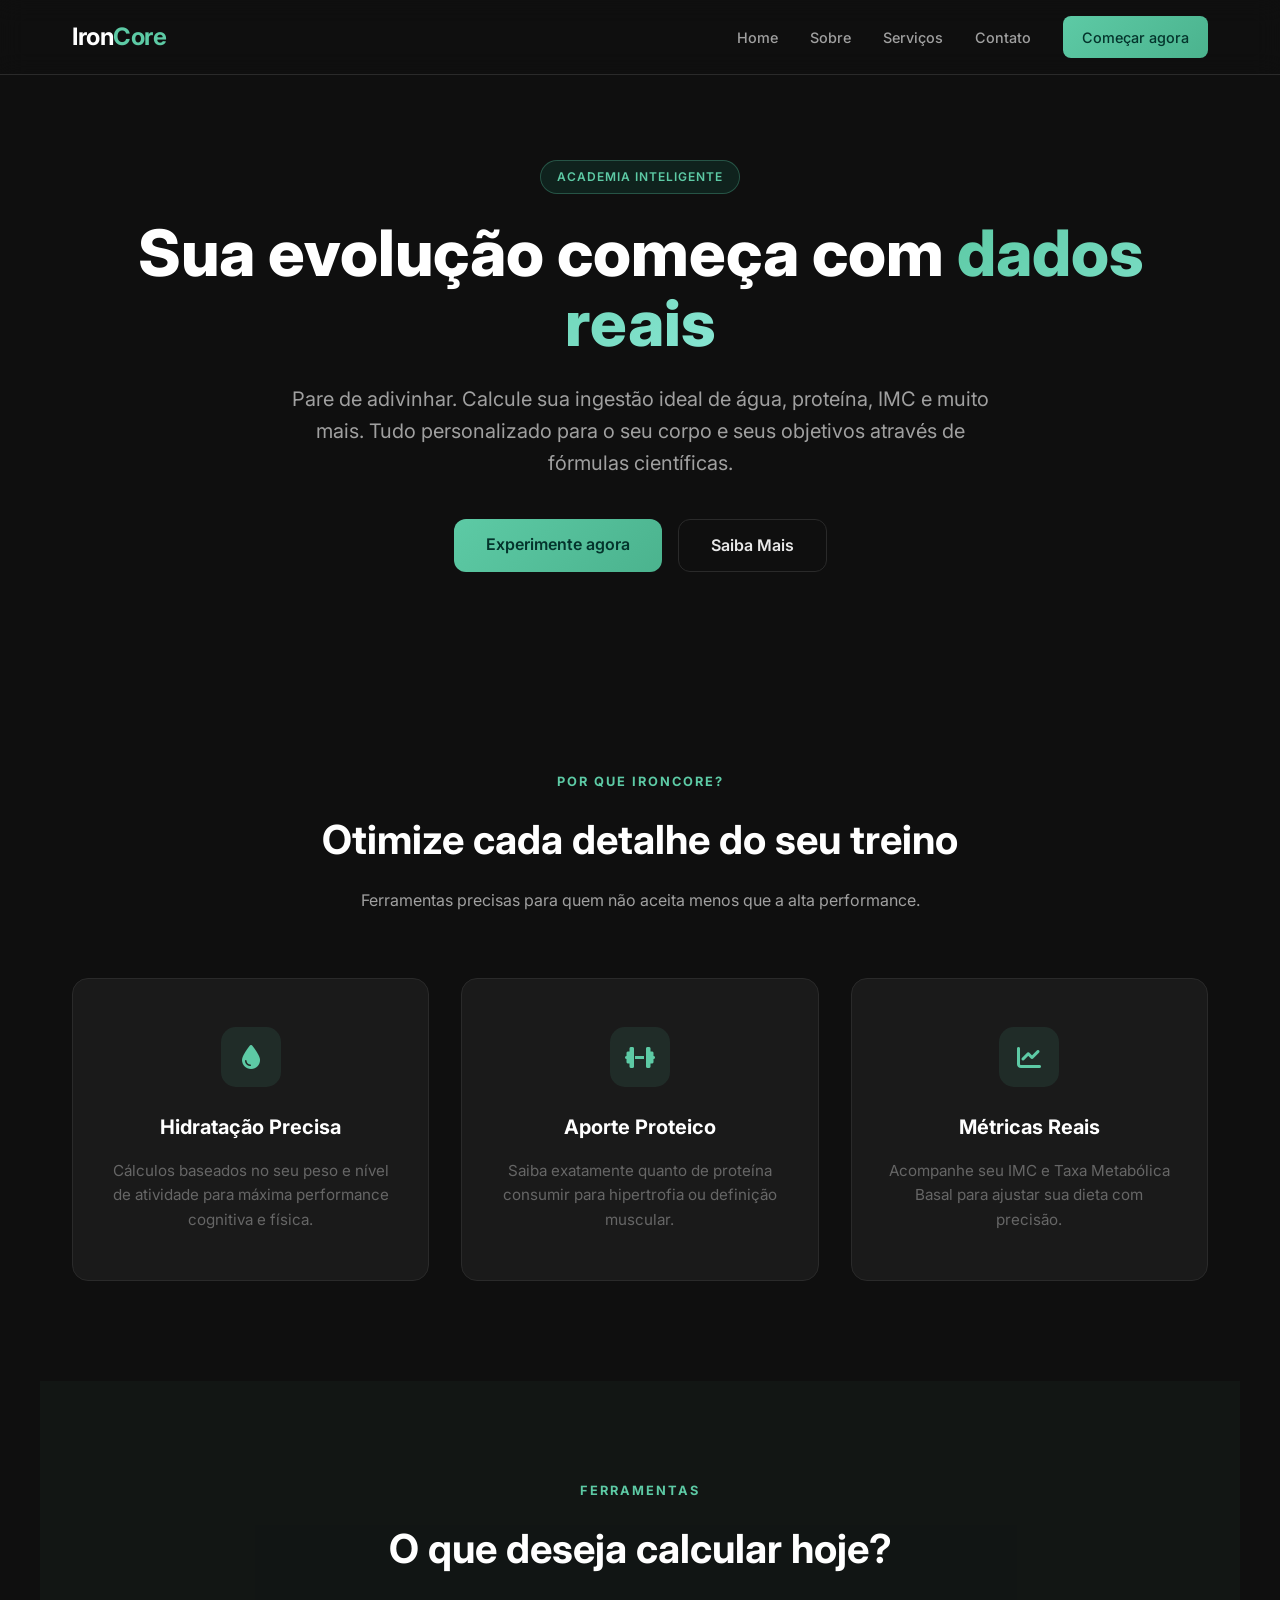
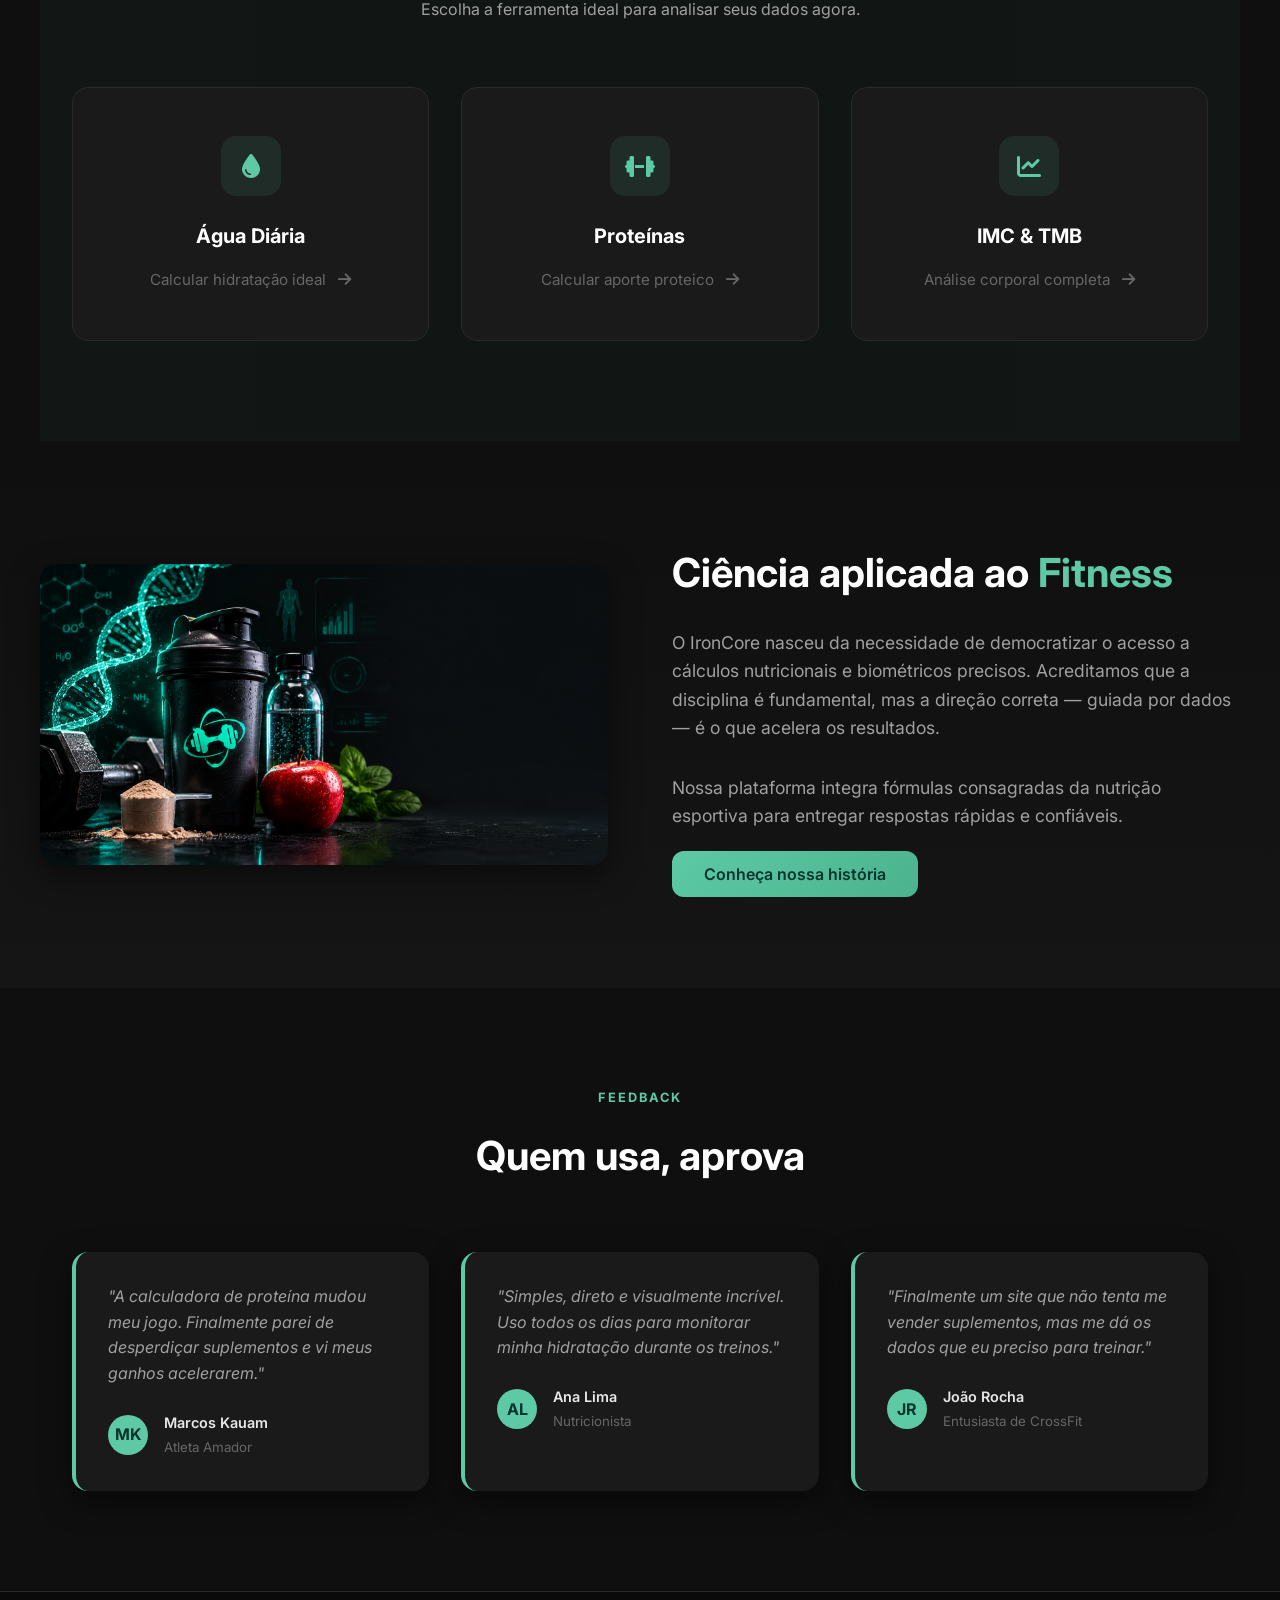
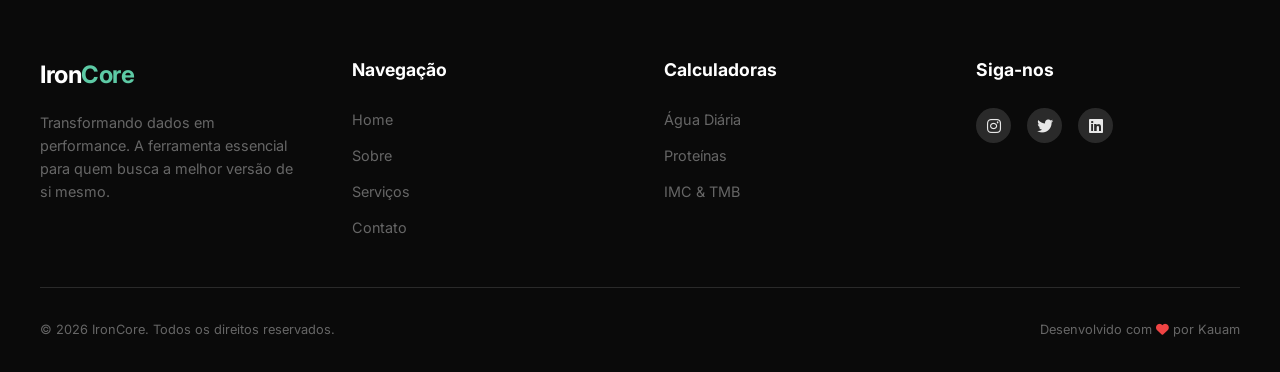
==== site Ironcore/index.html @ 98039644 "chore: add remaining project files" ====
<!DOCTYPE html>
<html lang="pt-BR">
<head>
  <meta charset="UTF-8">
  <meta name="viewport" content="width=device-width, initial-scale=1.0">
  <title>IronCore | Evolução baseada em dados</title>
  <link rel="stylesheet" href="css/styles.css">
  <!-- Font Awesome for icons -->
  <link rel="stylesheet" href="https://cdnjs.cloudflare.com/ajax/libs/font-awesome/6.4.0/css/all.min.css">
  <!-- AOS Library for animations -->
  <link href="https://unpkg.com/aos@2.3.1/dist/aos.css" rel="stylesheet">
  <!-- Google Fonts -->
  <link href="https://fonts.googleapis.com/css2?family=Inter:wght@400;500;600;700;800&display=swap" rel="stylesheet">
</head>
<body>

  <header class="header">
    <nav class="nav-container">
      <a href="index.html" class="logo">Iron<span>Core</span></a>
      <div class="nav-links">
        <a href="index.html">Home</a>
        <a href="pages/sobre.html">Sobre</a>
        <a href="pages/servicos.html">Serviços</a>
        <a href="pages/contato.html">Contato</a>
        <a href="pages/calc-agua.html" class="nav-cta">Começar agora</a>
      </div>
    </nav>
  </header>

  <main>
    <!-- HERO SECTION -->
    <section class="hero">
      <span class="hero-badge" data-aos="fade-down">Academia Inteligente</span>
      <h1 data-aos="fade-up" data-aos-delay="100">Sua evolução começa com <span>dados reais</span></h1>
      <p data-aos="fade-up" data-aos-delay="200">
        Pare de adivinhar. Calcule sua ingestão ideal de água, proteína, IMC e muito mais.
        Tudo personalizado para o seu corpo e seus objetivos através de fórmulas científicas.
      </p>
      <div class="hero-btns" data-aos="fade-up" data-aos-delay="300">
        <a href="pages/calc-agua.html" class="btn btn-primary">Experimente agora</a>
        <a href="#sobre" class="btn btn-secondary">Saiba Mais</a>
      </div>
    </section>

    <!-- BENEFITS SECTION -->
    <section class="benefits">
      <div class="section-header" data-aos="fade-up">
        <span class="label">Por que IronCore?</span>
        <h2 data-aos="fade-up">Otimize cada detalhe do seu treino</h2>
        <p data-aos="fade-up">Ferramentas precisas para quem não aceita menos que a alta performance.</p>
      </div>
      <div class="benefits-grid">
        <div class="benefit-card" data-aos="fade-up" data-aos-delay="100">
          <div class="benefit-icon"><i class="fas fa-droplet"></i></div>
          <h3>Hidratação Precisa</h3>
          <p>Cálculos baseados no seu peso e nível de atividade para máxima performance cognitiva e física.</p>
        </div>
        <div class="benefit-card" data-aos="fade-up" data-aos-delay="200">
          <div class="benefit-icon"><i class="fas fa-dumbbell"></i></div>
          <h3>Aporte Proteico</h3>
          <p>Saiba exatamente quanto de proteína consumir para hipertrofia ou definição muscular.</p>
        </div>
        <div class="benefit-card" data-aos="fade-up" data-aos-delay="300">
          <div class="benefit-icon"><i class="fas fa-chart-line"></i></div>
          <h3>Métricas Reais</h3>
          <p>Acompanhe seu IMC e Taxa Metabólica Basal para ajustar sua dieta com precisão.</p>
        </div>
      </div>
    </section>

    <!-- CALCULATORS CHOICE SECTION -->
    <section class="benefits" style="background: rgba(93, 202, 165, 0.03);">
      <div class="section-header" data-aos="fade-up">
        <span class="label">Ferramentas</span>
        <h2 data-aos="fade-up">O que deseja calcular hoje?</h2>
        <p data-aos="fade-up">Escolha a ferramenta ideal para analisar seus dados agora.</p>
      </div>
      <div class="benefits-grid">
        <a href="pages/calc-agua.html" class="benefit-card" data-aos="fade-up" data-aos-delay="100" style="text-decoration: none; display: block;">
          <div class="benefit-icon"><i class="fas fa-droplet"></i></div>
          <h3 style="color: var(--white)">Água Diária</h3>
          <p>Calcular hidratação ideal <i class="fas fa-arrow-right" style="margin-left: 8px;"></i></p>
        </a>
        <a href="pages/calc-proteina.html" class="benefit-card" data-aos="fade-up" data-aos-delay="200" style="text-decoration: none; display: block;">
          <div class="benefit-icon"><i class="fas fa-dumbbell"></i></div>
          <h3 style="color: var(--white)">Proteínas</h3>
          <p>Calcular aporte proteico <i class="fas fa-arrow-right" style="margin-left: 8px;"></i></p>
        </a>
        <a href="pages/calc-imc.html" class="benefit-card" data-aos="fade-up" data-aos-delay="300" style="text-decoration: none; display: block;">
          <div class="benefit-icon"><i class="fas fa-chart-line"></i></div>
          <h3 style="color: var(--white)">IMC & TMB</h3>
          <p>Análise corporal completa <i class="fas fa-arrow-right" style="margin-left: 8px;"></i></p>
        </a>
      </div>
    </section>


    <!-- ABOUT SECTION -->
    <section id="sobre" class="about">
      <div class="about-container">
        <div class="about-image" data-aos="fade-right">
          <img src="images/fitness data.png" alt="Fitness Data">
        </div>
        <div class="about-content" data-aos="fade-left">
          <h2>Ciência aplicada ao <span style="color: var(--primary)">Fitness</span></h2>
          <p>
            O IronCore nasceu da necessidade de democratizar o acesso a cálculos nutricionais e biométricos precisos.
            Acreditamos que a disciplina é fundamental, mas a direção correta — guiada por dados — é o que acelera os resultados.
          </p>
          <p>
            Nossa plataforma integra fórmulas consagradas da nutrição esportiva para entregar respostas rápidas e confiáveis.
          </p>
          <a href="pages/sobre.html" class="btn btn-primary">Conheça nossa história</a>
        </div>
      </div>
    </section>

    <!-- TESTIMONIALS SECTION -->
    <section class="testimonials">
      <div class="section-header" data-aos="fade-up">
        <span class="label">Feedback</span>
        <h2 data-aos="fade-up">Quem usa, aprova</h2>
      </div>
      <div class="testimonial-grid">
        <div class="testimonial-card" data-aos="zoom-in" data-aos-delay="100">
          <p class="testimonial-text">"A calculadora de proteína mudou meu jogo. Finalmente parei de desperdiçar suplementos e vi meus ganhos acelerarem."</p>
          <div class="testimonial-user">
            <div class="user-avatar">MK</div>
            <div class="user-info">
              <span>Marcos Kauam</span>
              <small>Atleta Amador</small>
            </div>
          </div>
        </div>
        <div class="testimonial-card" data-aos="zoom-in" data-aos-delay="200">
          <p class="testimonial-text">"Simples, direto e visualmente incrível. Uso todos os dias para monitorar minha hidratação durante os treinos."</p>
          <div class="testimonial-user">
            <div class="user-avatar">AL</div>
            <div class="user-info">
              <span>Ana Lima</span>
              <small>Nutricionista</small>
            </div>
          </div>
        </div>
        <div class="testimonial-card" data-aos="zoom-in" data-aos-delay="300">
          <p class="testimonial-text">"Finalmente um site que não tenta me vender suplementos, mas me dá os dados que eu preciso para treinar."</p>
          <div class="testimonial-user">
            <div class="user-avatar">JR</div>
            <div class="user-info">
              <span>João Rocha</span>
              <small>Entusiasta de CrossFit</small>
            </div>
          </div>
        </div>
      </div>
    </section>
  </main>
  </main>

  <footer class="footer">
    <div class="footer-container">
      <div class="footer-col">
        <a href="index.html" class="logo">Iron<span>Core</span></a>
        <p style="color: var(--text-dim); margin-top: 1rem; font-size: 0.9rem;">
          Transformando dados em performance. A ferramenta essencial para quem busca a melhor versão de si mesmo.
        </p>
      </div>
      <div class="footer-col">
        <h4>Navegação</h4>
        <div class="footer-links">
          <a href="index.html">Home</a>
          <a href="pages/sobre.html">Sobre</a>
          <a href="pages/servicos.html">Serviços</a>
          <a href="pages/contato.html">Contato</a>
        </div>
      </div>
      <div class="footer-col">
        <h4>Calculadoras</h4>
        <div class="footer-links">
          <a href="pages/calc-agua.html">Água Diária</a>
          <a href="pages/calc-proteina.html">Proteínas</a>
          <a href="pages/calc-imc.html">IMC & TMB</a>
        </div>
      </div>
      <div class="footer-col">
        <h4>Siga-nos</h4>
        <div class="social-links">
          <a href="#" class="social-icon"><i class="fab fa-instagram"></i></a>
          <a href="#" class="social-icon"><i class="fab fa-twitter"></i></a>
          <a href="#" class="social-icon"><i class="fab fa-linkedin"></i></a>
        </div>
      </div>
    </div>
    <div class="footer-bottom">
      <p>&copy; 2026 IronCore. Todos os direitos reservados.</p>
      <p>Desenvolvido com <i class="fas fa-heart" style="color: #ef4444"></i> por Kauam</p>
    </div>
  </footer>

  <!-- AOS Animation Script -->
  <script src="https://unpkg.com/aos@2.3.1/dist/aos.js"></script>
  <script>
    AOS.init({
      duration: 800,
      once: true,
    });
  </script>
  <script src="js/script.js"></script>
</body>
</html>
---- site Ironcore/css/styles.css ----
/*
  IronCore - Modern SaaS Fitness Aesthetic
  Primary Color: #5DCAA5 (Mint/Green)
  Background: #0f0f0f (Deep Dark)
*/

:root {
  --primary: #5DCAA5;
  --primary-hover: #4bb38e;
  --primary-dark: #0F6E56;
  --bg-dark: #0f0f0f;
  --bg-card: #1a1a1a;
  --bg-accent: #2a2a2a;
  --text-main: #e8e8e8;
  --text-muted: #a0a0a0;
  --text-dim: #666666;
  --white: #ffffff;
  --transition: all 0.3s cubic-bezier(0.4, 0, 0.2, 1);
  --shadow: 0 10px 30px rgba(0, 0, 0, 0.5);
  --border-radius: 16px;
}

* {
  box-sizing: border-box;
  margin: 0;
  padding: 0;
}

body {
  font-family: 'Inter', -apple-system, BlinkMacSystemFont, 'Segoe UI', Roboto, sans-serif;
  background: var(--bg-dark);
  color: var(--text-main);
  line-height: 1.6;
  overflow-x: hidden;
  -webkit-font-smoothing: antialiased;
}

a {
  text-decoration: none;
  color: inherit;
  transition: var(--transition);
}

ul {
  list-style: none;
}

/* --- HEADER --- */
.header {
  position: fixed;
  top: 0;
  left: 0;
  width: 100%;
  z-index: 1000;
  backdrop-filter: blur(12px);
  background: rgba(15, 15, 15, 0.8);
  border-bottom: 1px solid var(--bg-accent);
  transition: var(--transition);
}

.nav-container {
  max-width: 1200px;
  margin: 0 auto;
  padding: 1rem 2rem;
  display: flex;
  align-items: center;
  justify-content: space-between;
}

.logo {
  font-size: 1.5rem;
  font-weight: 700;
  letter-spacing: -0.5px;
  color: var(--white);
}

.logo span {
  color: var(--primary);
}

.nav-links {
  display: flex;
  gap: 2rem;
  align-items: center;
}

.nav-links a {
  font-size: 0.9rem;
  font-weight: 500;
  color: var(--text-muted);
}

.nav-links a:hover {
  color: var(--primary);
}

.nav-cta {
  background: linear-gradient(135deg, var(--primary), var(--primary-hover));
  color: #04342C !important;
  padding: 0.6rem 1.2rem;
  border-radius: 8px;
  font-weight: 600;
  font-size: 0.9rem;
}

.nav-cta:hover {
  transform: translateY(-2px);
  box-shadow: 0 5px 15px rgba(93, 202, 165, 0.4);
}

/* --- HERO SECTION --- */
.hero {
  padding: 160px 2rem 100px;
  max-width: 1100px;
  margin: 0 auto;
  text-align: center;
  display: flex;
  flex-direction: column;
  align-items: center;
}

.hero-badge {
  background: rgba(15, 110, 86, 0.2);
  color: var(--primary);
  padding: 0.4rem 1rem;
  border-radius: 50px;
  font-size: 0.75rem;
  font-weight: 600;
  text-transform: uppercase;
  letter-spacing: 1px;
  border: 1px solid rgba(93, 202, 165, 0.3);
  margin-bottom: 1.5rem;
}

.hero h1 {
  font-size: clamp(2.5rem, 8vw, 4rem);
  line-height: 1.1;
  font-weight: 800;
  margin-bottom: 1.5rem;
  color: var(--white);
}

.hero h1 span {
  background: linear-gradient(135deg, var(--primary), #88e6d3);
  -webkit-background-clip: text;
  -webkit-text-fill-color: transparent;
}

.hero p {
  font-size: clamp(1rem, 3vw, 1.25rem);
  color: var(--text-muted);
  max-width: 700px;
  margin-bottom: 2.5rem;
}

.hero-btns {
  display: flex;
  gap: 1rem;
  justify-content: center;
  flex-wrap: wrap;
}

.btn {
  padding: 0.8rem 2rem;
  border-radius: 12px;
  font-weight: 600;
  cursor: pointer;
  transition: var(--transition);
  border: none;
  font-size: 1rem;
}

.btn-primary {
  background: linear-gradient(135deg, var(--primary), var(--primary-hover));
  color: #04342C;
}

.btn-primary:hover {
  transform: translateY(-3px) scale(1.02);
  box-shadow: 0 12px 24px rgba(93, 202, 165, 0.3);
}

.btn-secondary {
  background: transparent;
  color: var(--text-main);
  border: 1px solid var(--bg-accent);
}

.btn-secondary:hover {
  background: var(--bg-accent);
  border-color: var(--primary);
  color: var(--primary);
}

/* --- BENEFITS SECTION --- */
.benefits {
  padding: 100px 2rem;
  max-width: 1200px;
  margin: 0 auto;
}

.section-header {
  text-align: center;
  margin-bottom: 4rem;
}

.section-header .label {
  color: var(--primary);
  font-size: 0.8rem;
  font-weight: 700;
  text-transform: uppercase;
  letter-spacing: 2px;
  display: block;
  margin-bottom: 1rem;
}

.section-header h2 {
  font-size: 2.5rem;
  color: var(--white);
  margin-bottom: 1rem;
}

.section-header p {
  color: var(--text-muted);
  max-width: 600px;
  margin: 0 auto;
}

.benefits-grid {
  display: grid;
  grid-template-columns: repeat(auto-fit, minmax(280px, 1fr));
  gap: 2rem;
}

.benefit-card {
  background: var(--bg-card);
  padding: 3rem 2rem;
  border-radius: var(--border-radius);
  border: 1px solid var(--bg-accent);
  transition: var(--transition);
  text-align: center;
}

.benefit-card:hover {
  transform: translateY(-10px);
  border-color: var(--primary);
  box-shadow: var(--shadow);
}

.benefit-icon {
  width: 60px;
  height: 60px;
  background: rgba(93, 202, 165, 0.1);
  color: var(--primary);
  border-radius: 15px;
  display: flex;
  align-items: center;
  justify-content: center;
  margin: 0 auto 1.5rem;
  font-size: 1.5rem;
}

.benefit-card h3 {
  font-size: 1.25rem;
  margin-bottom: 1rem;
  color: var(--white);
}

.benefit-card p {
  color: var(--text-dim);
  font-size: 0.95rem;
}

/* --- ABOUT SECTION --- */
.about {
  padding: 100px 2rem;
  background: linear-gradient(180deg, var(--bg-dark) 0%, #151515 100%);
}

.about-container {
  max-width: 1200px;
  margin: 0 auto;
  display: grid;
  grid-template-columns: repeat(auto-fit, minmax(300px, 1fr));
  align-items: center;
  gap: 4rem;
}

.about-image {
  position: relative;
  border-radius: var(--border-radius);
  overflow: hidden;
  box-shadow: var(--shadow);
}

.about-image img {
  width: 100%;
  display: block;
  transition: var(--transition);
}

.about-image:hover img {
  transform: scale(1.05);
}

.about-content h2 {
  font-size: 2.5rem;
  margin-bottom: 1.5rem;
  color: var(--white);
}

.about-content p {
  color: var(--text-muted);
  margin-bottom: 2rem;
  font-size: 1.1rem;
}

/* --- TESTIMONIALS --- */
.testimonials {
  padding: 100px 2rem;
  max-width: 1200px;
  margin: 0 auto;
}

.testimonial-grid {
  display: grid;
  grid-template-columns: repeat(auto-fit, minmax(300px, 1fr));
  gap: 2rem;
}

.testimonial-card {
  background: var(--bg-card);
  padding: 2rem;
  border-radius: var(--border-radius);
  border-left: 4px solid var(--primary);
  box-shadow: var(--shadow);
}

.testimonial-text {
  font-style: italic;
  color: var(--text-muted);
  margin-bottom: 1.5rem;
  font-size: 1rem;
}

.testimonial-user {
  display: flex;
  align-items: center;
  gap: 1rem;
}

.user-avatar {
  width: 40px;
  height: 40px;
  border-radius: 50%;
  background: var(--primary);
  color: #04342C;
  display: flex;
  align-items: center;
  justify-content: center;
  font-weight: bold;
}

.user-info span {
  display: block;
  font-size: 0.9rem;
  font-weight: 600;
}

.user-info small {
  color: var(--text-dim);
}

/* --- PRICING --- */
.pricing {
  padding: 100px 2rem;
  background: #121212;
}

.pricing-grid {
  max-width: 1100px;
  margin: 0 auto;
  display: grid;
  grid-template-columns: repeat(auto-fit, minmax(300px, 1fr));
  gap: 2rem;
}

.pricing-card {
  background: var(--bg-card);
  padding: 3rem 2rem;
  border-radius: var(--border-radius);
  border: 1px solid var(--bg-accent);
  text-align: center;
  transition: var(--transition);
  position: relative;
}

.pricing-card.featured {
  border-color: var(--primary);
  transform: scale(1.05);
  box-shadow: 0 20px 40px rgba(0,0,0,0.4);
}

.featured-badge {
  position: absolute;
  top: 0;
  left: 50%;
  transform: translate(-50%, -50%);
  background: var(--primary);
  color: #04342C;
  padding: 0.3rem 1rem;
  border-radius: 50px;
  font-size: 0.7rem;
  font-weight: 800;
  text-transform: uppercase;
}

.pricing-card h3 {
  font-size: 1.5rem;
  margin-bottom: 1rem;
}

.price {
  font-size: 3rem;
  font-weight: 800;
  margin-bottom: 2rem;
  color: var(--white);
}

.price span {
  font-size: 1rem;
  color: var(--text-dim);
}

.pricing-features {
  margin-bottom: 2rem;
}

.feature-item {
  display: flex;
  align-items: center;
  gap: 0.5rem;
  margin-bottom: 0.8rem;
  color: var(--text-muted);
  font-size: 0.9rem;
  justify-content: center;
}

.feature-item i {
  color: var(--primary);
}

/* --- FOOTER --- */
.footer {
  background: #0a0a0a;
  padding: 4rem 2rem 2rem;
  border-top: 1px solid var(--bg-accent);
}

.footer-container {
  max-width: 1200px;
  margin: 0 auto;
  display: grid;
  grid-template-columns: repeat(auto-fit, minmax(200px, 1fr));
  gap: 3rem;
  margin-bottom: 3rem;
}

.footer-col h4 {
  color: var(--white);
  margin-bottom: 1.5rem;
  font-size: 1.1rem;
}

.footer-links {
  display: flex;
  flex-direction: column;
  gap: 0.8rem;
}

.footer-links a {
  color: var(--text-dim);
  font-size: 0.9rem;
}

.footer-links a:hover {
  color: var(--primary);
}

.footer-bottom {
  max-width: 1200px;
  margin: 0 auto;
  padding-top: 2rem;
  border-top: 1px solid var(--bg-accent);
  display: flex;
  justify-content: space-between;
  align-items: center;
  color: var(--text-dim);
  font-size: 0.8rem;
}

.social-links {
  display: flex;
  gap: 1rem;
}

.social-icon {
  width: 35px;
  height: 35px;
  background: var(--bg-accent);
  border-radius: 50%;
  display: flex;
  align-items: center;
  justify-content: center;
  transition: var(--transition);
}

.social-icon:hover {
  background: var(--primary);
  color: #04342C;
  transform: translateY(-3px);
}

/* --- CALCULATOR PAGES --- */
.calc-container {
  padding: 160px 2rem 100px;
  max-width: 600px;
  margin: 0 auto;
}

.calc-switcher {
  display: flex;
  justify-content: center;
  gap: 0.5rem;
  margin-bottom: 2rem;
  background: var(--bg-card);
  padding: 0.5rem;
  border-radius: 12px;
  border: 1px solid var(--bg-accent);
}

.switch-item {
  display: flex;
  align-items: center;
  gap: 0.5rem;
  padding: 0.6rem 1rem;
  border-radius: 8px;
  font-size: 0.85rem;
  font-weight: 500;
  color: var(--text-muted);
  transition: var(--transition);
}

.switch-item i {
  font-size: 0.9rem;
}

.switch-item:hover {
  color: var(--white);
  background: rgba(255, 255, 255, 0.05);
}

.switch-item.active {
  background: var(--primary);
  color: #04342C;
  font-weight: 600;
}

.calc-card {
  background: var(--bg-card);
  padding: 3rem 2rem;
  border-radius: var(--border-radius);
  border: 1px solid var(--bg-accent);
  box-shadow: var(--shadow);
}

.calc-form {
  display: flex;
  flex-direction: column;
  gap: 1.5rem;
}

.input-group {
  display: flex;
  flex-direction: column;
  gap: 0.5rem;
}

.input-group label {
  font-size: 0.9rem;
  color: var(--text-muted);
  font-weight: 500;
}

.input-group input, .input-group select {
  background: #0f0f0f;
  border: 1px solid var(--bg-accent);
  padding: 0.8rem 1rem;
  border-radius: 8px;
  color: var(--white);
  font-size: 1rem;
  transition: var(--transition);
}

.input-group input:focus, .input-group select:focus {
  outline: none;
  border-color: var(--primary);
  box-shadow: 0 0 0 3px rgba(93, 202, 165, 0.2);
}

.result-box {
  margin-top: 2rem;
  padding: 1.5rem;
  border-radius: 12px;
  text-align: center;
  font-weight: 600;
  animation: fadeIn 0.4s ease;
}

.res-success {
  background: rgba(93, 202, 165, 0.1);
  color: var(--primary);
  border: 1px solid rgba(93, 202, 165, 0.3);
}

.res-error {
  background: rgba(239, 68, 68, 0.1);
  color: #ef4444;
  border: 1px solid rgba(239, 68, 68, 0.3);
}

.hidden {
  display: none;
}

@keyframes fadeIn {
  from { opacity: 0; transform: translateY(10px); }
  to { opacity: 1; transform: translateY(0); }
}

/* --- RESPONSIVENESS --- */
@media (max-width: 768px) {
  .nav-links {
    display: none; /* In a real app, we'd add a hamburger menu */
  }

  .hero h1 {
    font-size: 2.5rem;
  }

  .about-container {
    gap: 2rem;
  }
}
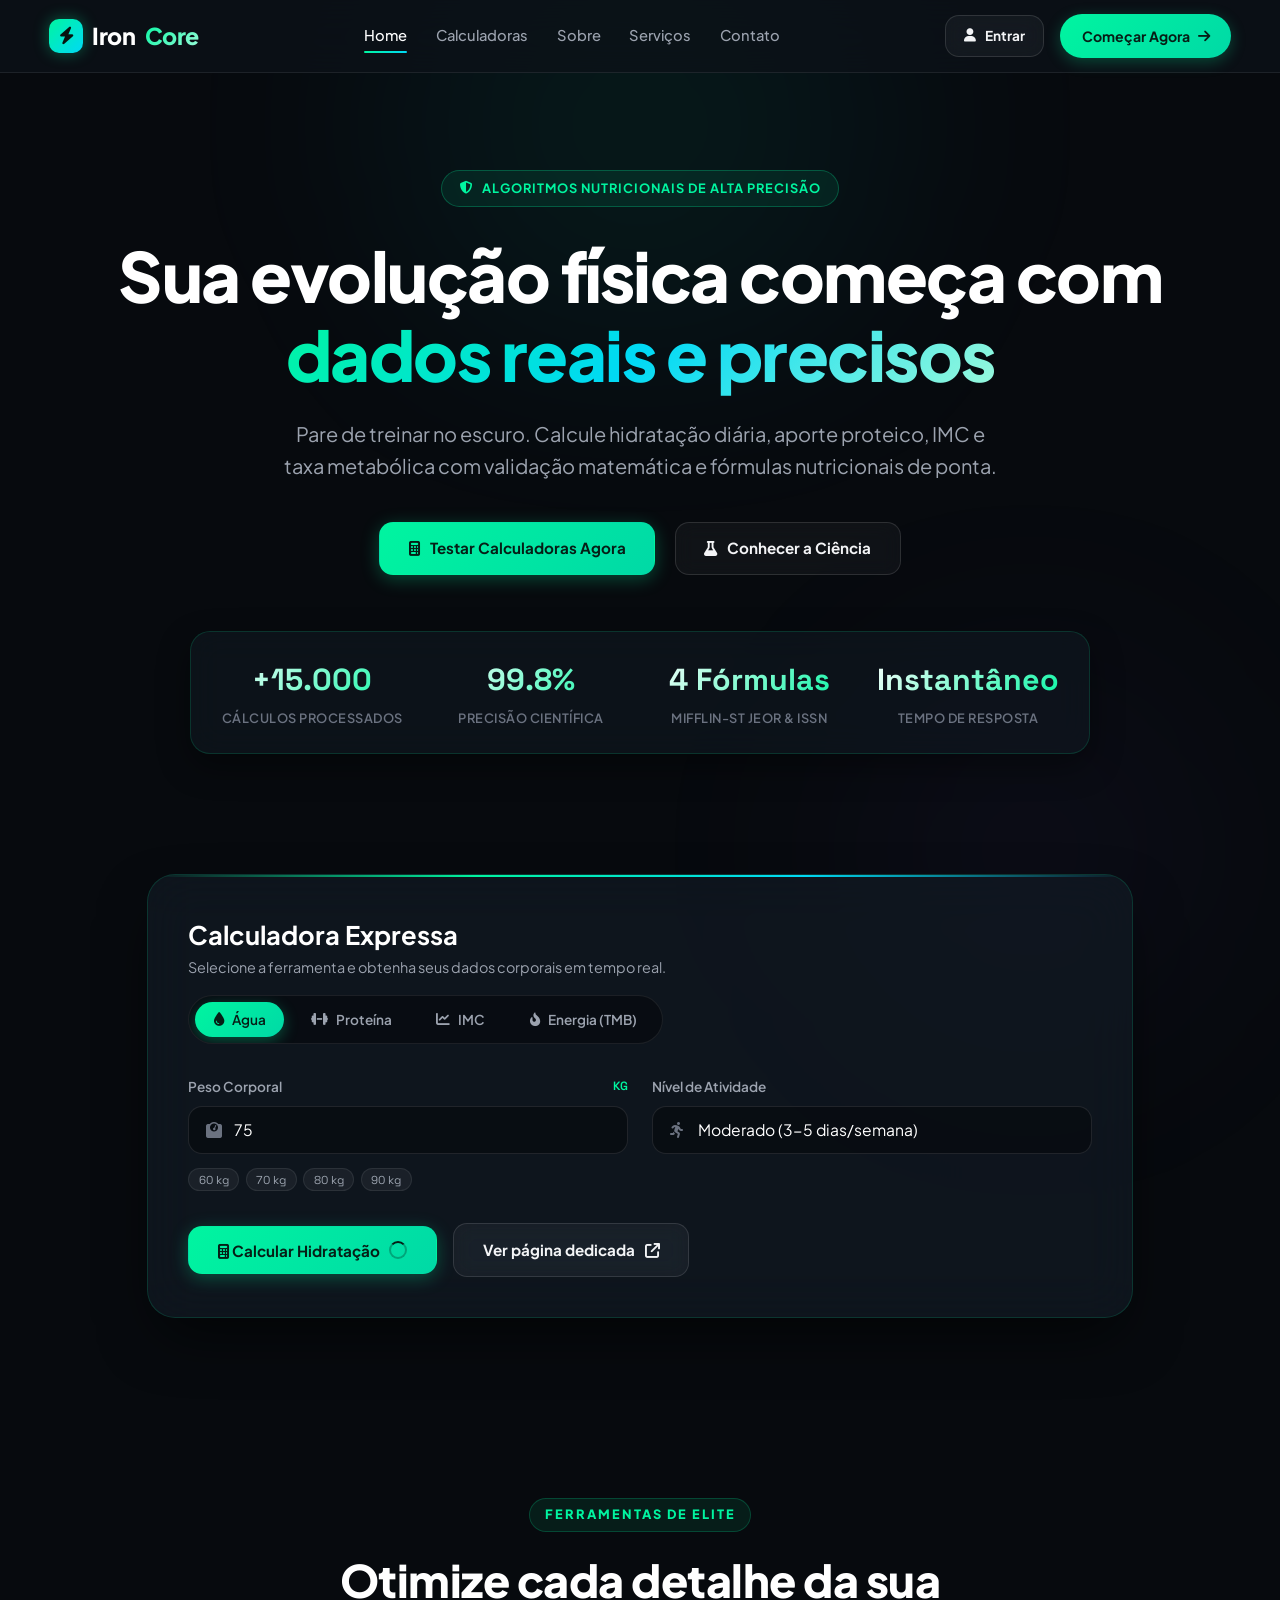
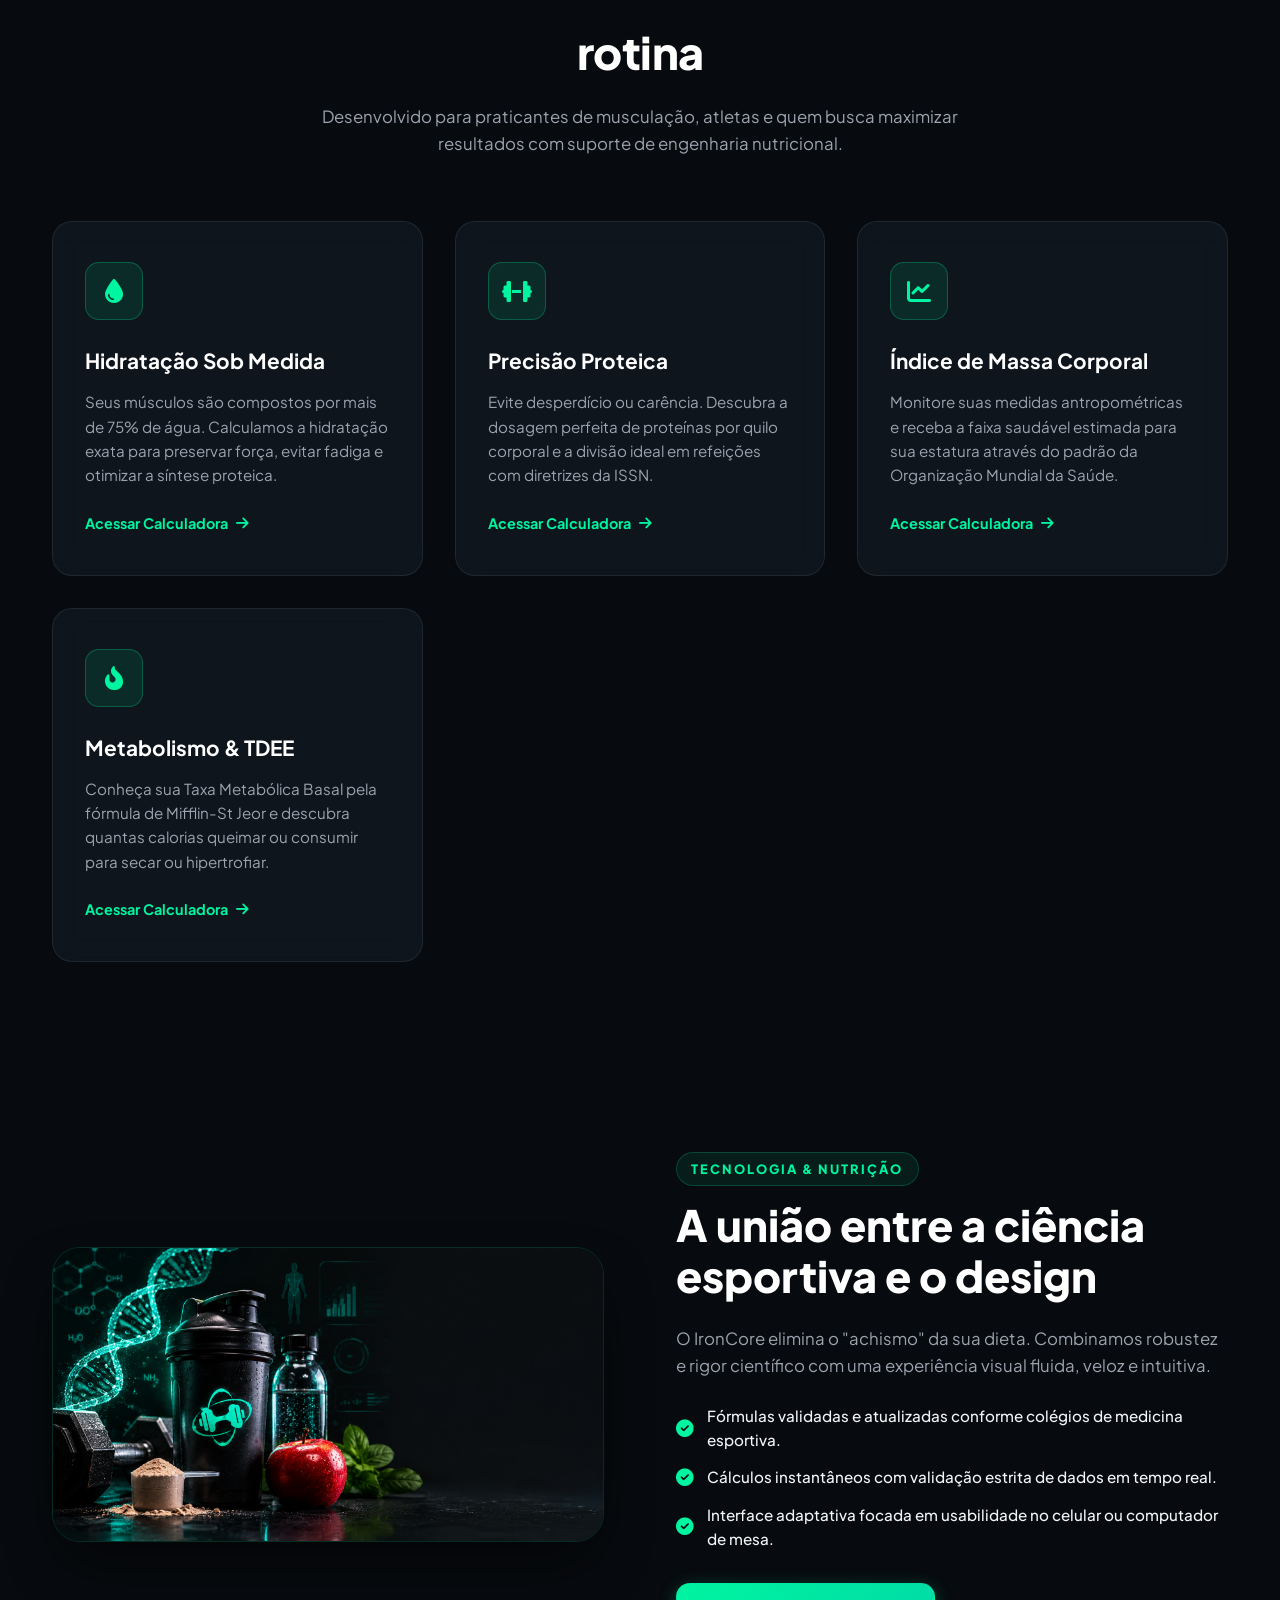
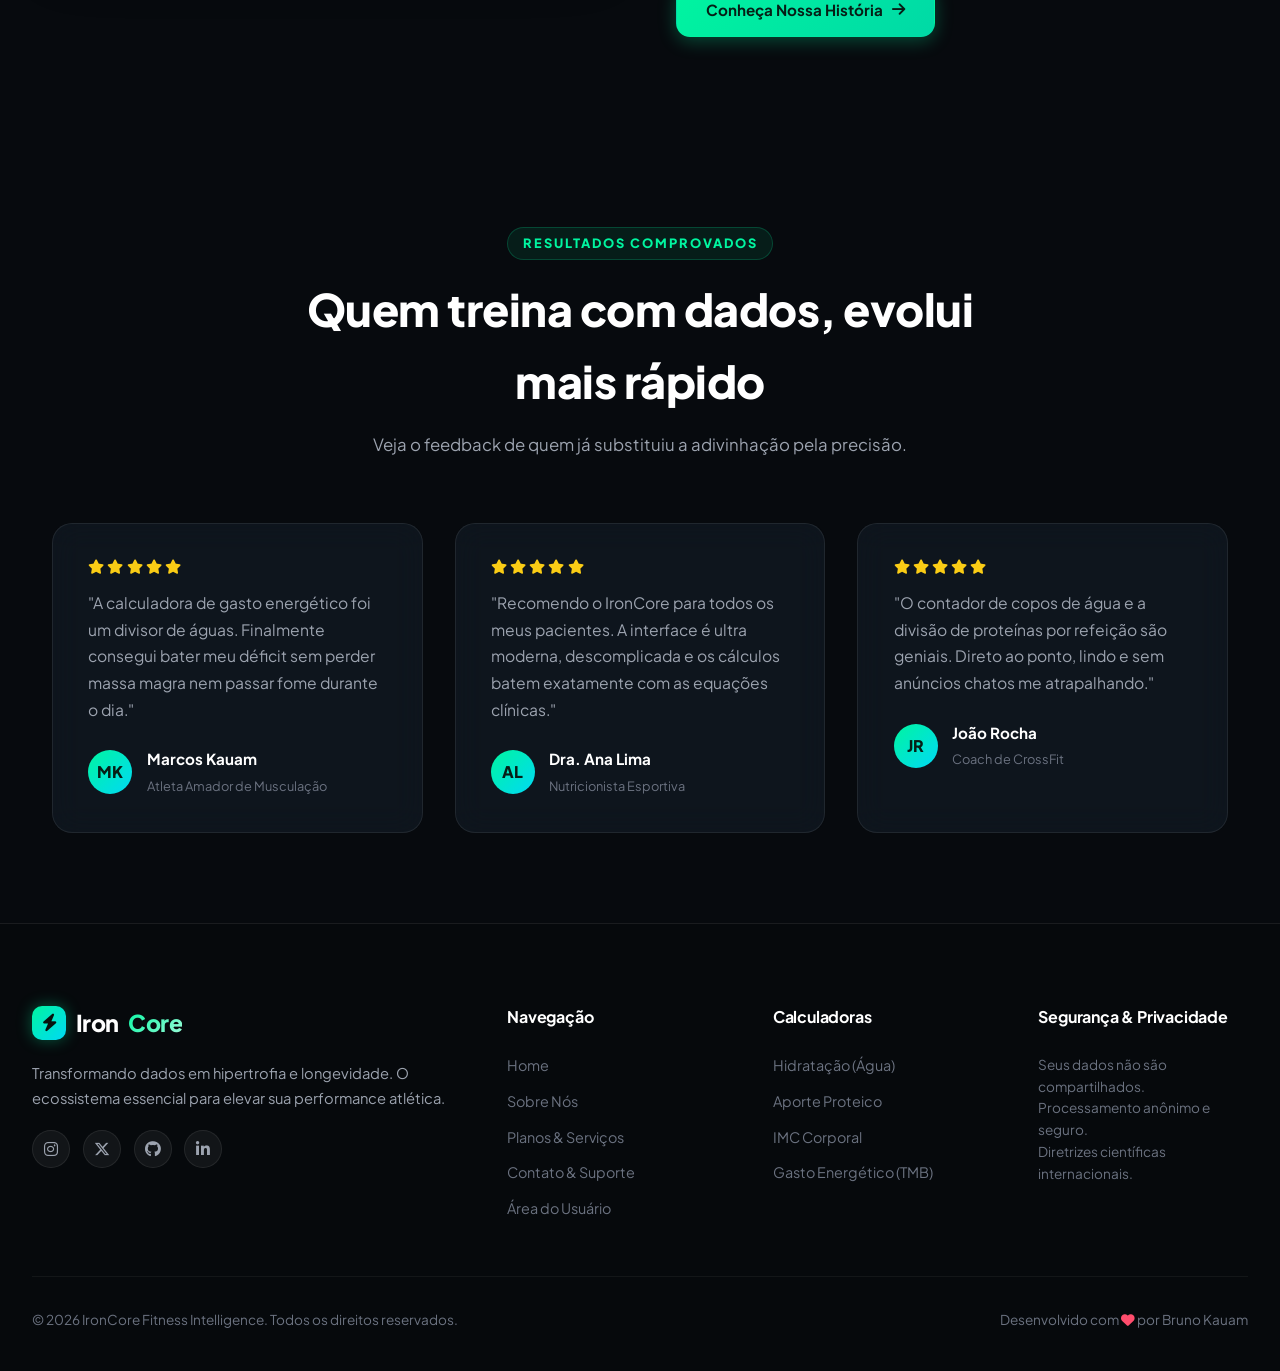
==== commit 309249d6: "refactor: remove dead code, fix caloric goals and improve exception handling" ====
--- a/site Ironcore/index.html
+++ b/site Ironcore/index.html
@@ -3,208 +3,557 @@
 <head>
   <meta charset="UTF-8">
   <meta name="viewport" content="width=device-width, initial-scale=1.0">
-  <title>IronCore | Evolução baseada em dados</title>
+  <title>IronCore | Nutri-Tech & Evolução Baseada em Dados</title>
+  
+  <!-- Modern Google Fonts -->
+  <link rel="preconnect" href="https://fonts.googleapis.com">
+  <link rel="preconnect" href="https://fonts.gstatic.com" crossorigin>
+  <link href="https://fonts.googleapis.com/css2?family=Plus+Jakarta+Sans:wght@300;400;500;600;700;800&family=Space+Grotesk:wght@500;700&display=swap" rel="stylesheet">
+  
+  <!-- Font Awesome 6.5 -->
+  <link rel="stylesheet" href="https://cdnjs.cloudflare.com/ajax/libs/font-awesome/6.5.1/css/all.min.css">
+  
+  <!-- AOS Scroll Animations -->
+  <link href="https://unpkg.com/aos@2.3.1/dist/aos.css" rel="stylesheet">
+  
+  <!-- Design System CSS -->
   <link rel="stylesheet" href="css/styles.css">
-  <!-- Font Awesome for icons -->
-  <link rel="stylesheet" href="https://cdnjs.cloudflare.com/ajax/libs/font-awesome/6.4.0/css/all.min.css">
-  <!-- AOS Library for animations -->
-  <link href="https://unpkg.com/aos@2.3.1/dist/aos.css" rel="stylesheet">
-  <!-- Google Fonts -->
-  <link href="https://fonts.googleapis.com/css2?family=Inter:wght@400;500;600;700;800&display=swap" rel="stylesheet">
 </head>
 <body>
 
+  <!-- ==================== HEADER ==================== -->
   <header class="header">
     <nav class="nav-container">
-      <a href="index.html" class="logo">Iron<span>Core</span></a>
+      <div class="brand-wrap">
+        <a href="index.html" class="logo">
+          <div class="logo-badge"><i class="fas fa-bolt"></i></div>
+          Iron<span>Core</span>
+        </a>
+      </div>
+
       <div class="nav-links">
-        <a href="index.html">Home</a>
+        <a href="index.html" class="active">Home</a>
+        <a href="pages/calc-agua.html">Calculadoras</a>
         <a href="pages/sobre.html">Sobre</a>
         <a href="pages/servicos.html">Serviços</a>
         <a href="pages/contato.html">Contato</a>
-        <a href="pages/calc-agua.html" class="nav-cta">Começar agora</a>
+      </div>
+
+      <div class="nav-actions">
+        <a href="pages/login-register.html" class="btn btn-secondary" style="padding: 0.55rem 1.1rem; font-size: 0.85rem;">
+          <i class="fas fa-user"></i> Entrar
+        </a>
+        <a href="pages/calc-agua.html" class="nav-cta">
+          Começar Agora <i class="fas fa-arrow-right"></i>
+        </a>
+        <button class="mobile-toggle" aria-label="Abrir menu">
+          <i class="fas fa-bars"></i>
+        </button>
       </div>
     </nav>
   </header>
 
+  <!-- Mobile Drawer -->
+  <div class="mobile-menu">
+    <a href="index.html">Home</a>
+    <a href="pages/calc-agua.html">💧 Calculadora de Água</a>
+    <a href="pages/calc-proteina.html">🥩 Calculadora de Proteína</a>
+    <a href="pages/calc-imc.html">📊 Calculadora de IMC</a>
+    <a href="pages/calc-energy.html">🔥 Gasto Energético (TMB/TDEE)</a>
+    <a href="pages/sobre.html">Sobre</a>
+    <a href="pages/servicos.html">Serviços</a>
+    <a href="pages/contato.html">Contato</a>
+    <a href="pages/login-register.html">Área do Usuário</a>
+  </div>
+
   <main>
-    <!-- HERO SECTION -->
+    <!-- ==================== HERO SECTION ==================== -->
     <section class="hero">
-      <span class="hero-badge" data-aos="fade-down">Academia Inteligente</span>
-      <h1 data-aos="fade-up" data-aos-delay="100">Sua evolução começa com <span>dados reais</span></h1>
+      <div class="hero-pill-tag" data-aos="fade-down">
+        <i class="fas fa-shield-halved"></i> Algoritmos Nutricionais de Alta Precisão
+      </div>
+      <h1 data-aos="fade-up" data-aos-delay="100">
+        Sua evolução física começa com <br><span class="gradient-text">dados reais e precisos</span>
+      </h1>
       <p data-aos="fade-up" data-aos-delay="200">
-        Pare de adivinhar. Calcule sua ingestão ideal de água, proteína, IMC e muito mais.
-        Tudo personalizado para o seu corpo e seus objetivos através de fórmulas científicas.
+        Pare de treinar no escuro. Calcule hidratação diária, aporte proteico, IMC e taxa metabólica com validação matemática e fórmulas nutricionais de ponta.
       </p>
       <div class="hero-btns" data-aos="fade-up" data-aos-delay="300">
-        <a href="pages/calc-agua.html" class="btn btn-primary">Experimente agora</a>
-        <a href="#sobre" class="btn btn-secondary">Saiba Mais</a>
+        <a href="#quick-calc" class="btn btn-primary">
+          <i class="fas fa-calculator"></i> Testar Calculadoras Agora
+        </a>
+        <a href="pages/sobre.html" class="btn btn-secondary">
+          <i class="fas fa-flask"></i> Conhecer a Ciência
+        </a>
+      </div>
+
+      <!-- Stats Bar -->
+      <div class="hero-stats" data-aos="zoom-in" data-aos-delay="400">
+        <div class="stat-item">
+          <div class="stat-num">+15.000</div>
+          <div class="stat-desc">Cálculos Processados</div>
+        </div>
+        <div class="stat-item">
+          <div class="stat-num">99.8%</div>
+          <div class="stat-desc">Precisão Científica</div>
+        </div>
+        <div class="stat-item">
+          <div class="stat-num">4 Fórmulas</div>
+          <div class="stat-desc">Mifflin-St Jeor & ISSN</div>
+        </div>
+        <div class="stat-item">
+          <div class="stat-num">Instantâneo</div>
+          <div class="stat-desc">Tempo de Resposta</div>
+        </div>
       </div>
     </section>
 
-    <!-- BENEFITS SECTION -->
-    <section class="benefits">
+    <!-- ==================== INTERACTIVE QUICK CALCULATOR WIDGET ==================== -->
+    <section id="quick-calc" class="quick-calc-section">
+      <div class="widget-frame" data-aos="fade-up">
+        <div class="widget-header">
+          <div class="widget-title">
+            <h2>Calculadora Expressa</h2>
+            <p>Selecione a ferramenta e obtenha seus dados corporais em tempo real.</p>
+          </div>
+
+          <!-- Tab Selector Pills -->
+          <div class="calc-nav-tabs">
+            <button class="tab-btn active" data-tab="tab-water">
+              <i class="fas fa-droplet"></i> Água
+            </button>
+            <button class="tab-btn" data-tab="tab-protein">
+              <i class="fas fa-dumbbell"></i> Proteína
+            </button>
+            <button class="tab-btn" data-tab="tab-imc">
+              <i class="fas fa-chart-line"></i> IMC
+            </button>
+            <button class="tab-btn" data-tab="tab-energy">
+              <i class="fas fa-fire-flame-curved"></i> Energia (TMB)
+            </button>
+          </div>
+        </div>
+
+        <!-- TAB 1: ÁGUA -->
+        <div id="tab-water" class="tab-content active">
+          <form id="form-water">
+            <div class="calc-form-grid">
+              <div class="input-field">
+                <label for="water-weight">
+                  Peso Corporal
+                  <span class="label-unit">KG</span>
+                </label>
+                <div class="input-wrapper">
+                  <i class="fas fa-weight-scale"></i>
+                  <input type="number" id="water-weight" placeholder="Ex: 75.5" step="0.1" required value="75">
+                </div>
+                <div class="presets-chips">
+                  <button type="button" class="chip-btn" data-target="water-weight" data-val="60">60 kg</button>
+                  <button type="button" class="chip-btn" data-target="water-weight" data-val="70">70 kg</button>
+                  <button type="button" class="chip-btn" data-target="water-weight" data-val="80">80 kg</button>
+                  <button type="button" class="chip-btn" data-target="water-weight" data-val="90">90 kg</button>
+                </div>
+              </div>
+
+              <div class="input-field">
+                <label for="water-activity">Nível de Atividade</label>
+                <div class="input-wrapper">
+                  <i class="fas fa-person-running"></i>
+                  <select id="water-activity" required>
+                    <option value="SEDENTARY">Sedentário (pouco exercício)</option>
+                    <option value="LIGHT">Leve (1-3 dias/semana)</option>
+                    <option value="MODERATE" selected>Moderado (3-5 dias/semana)</option>
+                    <option value="INTENSE">Intenso (6-7 dias/semana)</option>
+                    <option value="ATHLETE">Atleta de Alta Performance</option>
+                  </select>
+                </div>
+              </div>
+            </div>
+
+            <div style="display: flex; gap: 1rem; align-items: center; flex-wrap: wrap;">
+              <button type="submit" class="btn btn-primary btn-calc">
+                <span class="btn-text"><i class="fas fa-calculator"></i> Calcular Hidratação</span>
+                <div class="loader hidden"></div>
+              </button>
+              <a href="pages/calc-agua.html" class="btn btn-secondary">
+                Ver página dedicada <i class="fas fa-arrow-up-right-from-square"></i>
+              </a>
+            </div>
+          </form>
+          <div id="result-water" class="result-box hidden"></div>
+        </div>
+
+        <!-- TAB 2: PROTEÍNA -->
+        <div id="tab-protein" class="tab-content">
+          <form id="form-protein">
+            <div class="calc-form-grid">
+              <div class="input-field">
+                <label for="protein-weight">
+                  Peso Corporal
+                  <span class="label-unit">KG</span>
+                </label>
+                <div class="input-wrapper">
+                  <i class="fas fa-weight-scale"></i>
+                  <input type="number" id="protein-weight" placeholder="Ex: 80" step="0.1" required value="78">
+                </div>
+                <div class="presets-chips">
+                  <button type="button" class="chip-btn" data-target="protein-weight" data-val="65">65 kg</button>
+                  <button type="button" class="chip-btn" data-target="protein-weight" data-val="75">75 kg</button>
+                  <button type="button" class="chip-btn" data-target="protein-weight" data-val="85">85 kg</button>
+                  <button type="button" class="chip-btn" data-target="protein-weight" data-val="95">95 kg</button>
+                </div>
+              </div>
+
+              <div class="input-field">
+                <label for="protein-goal">Objetivo Fitness</label>
+                <div class="input-wrapper">
+                  <i class="fas fa-bullseye"></i>
+                  <select id="protein-goal" required>
+                    <option value="SEDENTARY">Manutenção da Saúde (0.8g/kg)</option>
+                    <option value="MASS_GAIN" selected>Hipertrofia / Ganho Muscular (1.8g/kg)</option>
+                    <option value="FAT_LOSS">Queima de Gordura / Definição (2.0g/kg)</option>
+                    <option value="ATHLETE">Atleta Profissional (2.2g/kg)</option>
+                  </select>
+                </div>
+              </div>
+            </div>
+
+            <div style="display: flex; gap: 1rem; align-items: center; flex-wrap: wrap;">
+              <button type="submit" class="btn btn-primary btn-calc">
+                <span class="btn-text"><i class="fas fa-calculator"></i> Calcular Aporte Proteico</span>
+                <div class="loader hidden"></div>
+              </button>
+              <a href="pages/calc-proteina.html" class="btn btn-secondary">
+                Ver página dedicada <i class="fas fa-arrow-up-right-from-square"></i>
+              </a>
+            </div>
+          </form>
+          <div id="result-protein" class="result-box hidden"></div>
+        </div>
+
+        <!-- TAB 3: IMC -->
+        <div id="tab-imc" class="tab-content">
+          <form id="form-imc">
+            <div class="calc-form-grid">
+              <div class="input-field">
+                <label for="imc-weight">
+                  Peso Corporal
+                  <span class="label-unit">KG</span>
+                </label>
+                <div class="input-wrapper">
+                  <i class="fas fa-weight-scale"></i>
+                  <input type="number" id="imc-weight" placeholder="Ex: 78.5" step="0.1" required value="75">
+                </div>
+              </div>
+
+              <div class="input-field">
+                <label for="imc-height">
+                  Altura
+                  <span class="label-unit">METROS</span>
+                </label>
+                <div class="input-wrapper">
+                  <i class="fas fa-ruler-vertical"></i>
+                  <input type="number" id="imc-height" placeholder="Ex: 1.75" step="0.01" required value="1.75">
+                </div>
+                <div class="presets-chips">
+                  <button type="button" class="chip-btn" data-target="imc-height" data-val="1.65">1.65m</button>
+                  <button type="button" class="chip-btn" data-target="imc-height" data-val="1.70">1.70m</button>
+                  <button type="button" class="chip-btn" data-target="imc-height" data-val="1.75">1.75m</button>
+                  <button type="button" class="chip-btn" data-target="imc-height" data-val="1.82">1.82m</button>
+                </div>
+              </div>
+            </div>
+
+            <div style="display: flex; gap: 1rem; align-items: center; flex-wrap: wrap;">
+              <button type="submit" class="btn btn-primary btn-calc">
+                <span class="btn-text"><i class="fas fa-calculator"></i> Calcular IMC</span>
+                <div class="loader hidden"></div>
+              </button>
+              <a href="pages/calc-imc.html" class="btn btn-secondary">
+                Ver página dedicada <i class="fas fa-arrow-up-right-from-square"></i>
+              </a>
+            </div>
+          </form>
+          <div id="result-imc" class="result-box hidden"></div>
+        </div>
+
+        <!-- TAB 4: ENERGIA (TMB/TDEE) -->
+        <div id="tab-energy" class="tab-content">
+          <form id="form-energy">
+            <div class="calc-form-grid" style="grid-template-columns: repeat(auto-fit, minmax(200px, 1fr));">
+              <div class="input-field">
+                <label for="energy-weight">Peso (kg)</label>
+                <div class="input-wrapper">
+                  <i class="fas fa-weight-scale"></i>
+                  <input type="number" id="energy-weight" placeholder="Ex: 75" step="0.1" required value="75">
+                </div>
+              </div>
+
+              <div class="input-field">
+                <label for="energy-height">Altura (cm)</label>
+                <div class="input-wrapper">
+                  <i class="fas fa-ruler"></i>
+                  <input type="number" id="energy-height" placeholder="Ex: 175" required value="175">
+                </div>
+              </div>
+
+              <div class="input-field">
+                <label for="energy-age">Idade (anos)</label>
+                <div class="input-wrapper">
+                  <i class="fas fa-cake-candles"></i>
+                  <input type="number" id="energy-age" placeholder="Ex: 26" required value="26">
+                </div>
+              </div>
+
+              <div class="input-field">
+                <label for="energy-gender">Sexo Biológico</label>
+                <div class="input-wrapper">
+                  <i class="fas fa-venus-mars"></i>
+                  <select id="energy-gender" required>
+                    <option value="MALE" selected>Masculino</option>
+                    <option value="FEMALE">Feminino</option>
+                  </select>
+                </div>
+              </div>
+
+              <div class="input-field">
+                <label for="energy-activity">Atividade Física</label>
+                <div class="input-wrapper">
+                  <i class="fas fa-person-running"></i>
+                  <select id="energy-activity" required>
+                    <option value="SEDENTARY">Sedentário</option>
+                    <option value="LIGHT">Leve (1-3x/sem)</option>
+                    <option value="MODERATE" selected>Moderado (3-5x/sem)</option>
+                    <option value="INTENSE">Intenso (6-7x/sem)</option>
+                    <option value="ATHLETE">Atleta</option>
+                  </select>
+                </div>
+              </div>
+
+              <div class="input-field">
+                <label for="energy-goal">Meta Calórica</label>
+                <div class="input-wrapper">
+                  <i class="fas fa-bullseye"></i>
+                  <select id="energy-goal" required>
+                    <option value="MAINTAIN">Manter Peso (Equilíbrio)</option>
+                    <option value="GAIN_MUSCLE">Ganhar Massa Muscular</option>
+                    <option value="LOSE_WEIGHT" selected>Emagrecer (Déficit Calórico)</option>
+                  </select>
+                </div>
+              </div>
+            </div>
+
+            <div style="display: flex; gap: 1rem; align-items: center; flex-wrap: wrap;">
+              <button type="submit" class="btn btn-primary btn-calc">
+                <span class="btn-text"><i class="fas fa-calculator"></i> Calcular Metabolismo</span>
+                <div class="loader hidden"></div>
+              </button>
+              <a href="pages/calc-energy.html" class="btn btn-secondary">
+                Ver página dedicada <i class="fas fa-arrow-up-right-from-square"></i>
+              </a>
+            </div>
+          </form>
+          <div id="result-energy" class="result-box hidden"></div>
+        </div>
+      </div>
+    </section>
+
+    <!-- ==================== BENEFITS GRID ==================== -->
+    <section class="benefits-section">
       <div class="section-header" data-aos="fade-up">
-        <span class="label">Por que IronCore?</span>
-        <h2 data-aos="fade-up">Otimize cada detalhe do seu treino</h2>
-        <p data-aos="fade-up">Ferramentas precisas para quem não aceita menos que a alta performance.</p>
-      </div>
+        <span class="section-label">Ferramentas de Elite</span>
+        <h2>Otimize cada detalhe da sua rotina</h2>
+        <p>Desenvolvido para praticantes de musculação, atletas e quem busca maximizar resultados com suporte de engenharia nutricional.</p>
+      </div>
+
       <div class="benefits-grid">
         <div class="benefit-card" data-aos="fade-up" data-aos-delay="100">
           <div class="benefit-icon"><i class="fas fa-droplet"></i></div>
-          <h3>Hidratação Precisa</h3>
-          <p>Cálculos baseados no seu peso e nível de atividade para máxima performance cognitiva e física.</p>
-        </div>
+          <h3>Hidratação Sob Medida</h3>
+          <p>Seus músculos são compostos por mais de 75% de água. Calculamos a hidratação exata para preservar força, evitar fadiga e otimizar a síntese proteica.</p>
+          <a href="pages/calc-agua.html" class="benefit-link">Acessar Calculadora <i class="fas fa-arrow-right"></i></a>
+        </div>
+
         <div class="benefit-card" data-aos="fade-up" data-aos-delay="200">
           <div class="benefit-icon"><i class="fas fa-dumbbell"></i></div>
-          <h3>Aporte Proteico</h3>
-          <p>Saiba exatamente quanto de proteína consumir para hipertrofia ou definição muscular.</p>
-        </div>
+          <h3>Precisão Proteica</h3>
+          <p>Evite desperdício ou carência. Descubra a dosagem perfeita de proteínas por quilo corporal e a divisão ideal em refeições com diretrizes da ISSN.</p>
+          <a href="pages/calc-proteina.html" class="benefit-link">Acessar Calculadora <i class="fas fa-arrow-right"></i></a>
+        </div>
+
         <div class="benefit-card" data-aos="fade-up" data-aos-delay="300">
           <div class="benefit-icon"><i class="fas fa-chart-line"></i></div>
-          <h3>Métricas Reais</h3>
-          <p>Acompanhe seu IMC e Taxa Metabólica Basal para ajustar sua dieta com precisão.</p>
+          <h3>Índice de Massa Corporal</h3>
+          <p>Monitore suas medidas antropométricas e receba a faixa saudável estimada para sua estatura através do padrão da Organização Mundial da Saúde.</p>
+          <a href="pages/calc-imc.html" class="benefit-link">Acessar Calculadora <i class="fas fa-arrow-right"></i></a>
+        </div>
+
+        <div class="benefit-card" data-aos="fade-up" data-aos-delay="400">
+          <div class="benefit-icon"><i class="fas fa-fire-flame-curved"></i></div>
+          <h3>Metabolismo & TDEE</h3>
+          <p>Conheça sua Taxa Metabólica Basal pela fórmula de Mifflin-St Jeor e descubra quantas calorias queimar ou consumir para secar ou hipertrofiar.</p>
+          <a href="pages/calc-energy.html" class="benefit-link">Acessar Calculadora <i class="fas fa-arrow-right"></i></a>
         </div>
       </div>
     </section>
 
-    <!-- CALCULATORS CHOICE SECTION -->
-    <section class="benefits" style="background: rgba(93, 202, 165, 0.03);">
+    <!-- ==================== ABOUT SPOTLIGHT ==================== -->
+    <section class="about-section">
+      <div class="about-grid">
+        <div class="about-image-wrapper" data-aos="fade-right">
+          <img src="images/fitness data.png" alt="Painel de Ciência Nutricional IronCore">
+        </div>
+        <div class="about-content" data-aos="fade-left">
+          <span class="section-label">Tecnologia & Nutrição</span>
+          <h2>A união entre a <span class="gradient-text">ciência esportiva</span> e o design</h2>
+          <p>
+            O IronCore elimina o "achismo" da sua dieta. Combinamos robustez e rigor científico com uma experiência visual fluida, veloz e intuitiva.
+          </p>
+          <div class="features-checklist">
+            <div class="checklist-item">
+              <i class="fas fa-circle-check"></i> Fórmulas validadas e atualizadas conforme colégios de medicina esportiva.
+            </div>
+            <div class="checklist-item">
+              <i class="fas fa-circle-check"></i> Cálculos instantâneos com validação estrita de dados em tempo real.
+            </div>
+            <div class="checklist-item">
+              <i class="fas fa-circle-check"></i> Interface adaptativa focada em usabilidade no celular ou computador de mesa.
+            </div>
+          </div>
+          <a href="pages/sobre.html" class="btn btn-primary">
+            Conheça Nossa História <i class="fas fa-arrow-right"></i>
+          </a>
+        </div>
+      </div>
+    </section>
+
+    <!-- ==================== TESTIMONIALS ==================== -->
+    <section class="testimonials-section">
       <div class="section-header" data-aos="fade-up">
-        <span class="label">Ferramentas</span>
-        <h2 data-aos="fade-up">O que deseja calcular hoje?</h2>
-        <p data-aos="fade-up">Escolha a ferramenta ideal para analisar seus dados agora.</p>
-      </div>
-      <div class="benefits-grid">
-        <a href="pages/calc-agua.html" class="benefit-card" data-aos="fade-up" data-aos-delay="100" style="text-decoration: none; display: block;">
-          <div class="benefit-icon"><i class="fas fa-droplet"></i></div>
-          <h3 style="color: var(--white)">Água Diária</h3>
-          <p>Calcular hidratação ideal <i class="fas fa-arrow-right" style="margin-left: 8px;"></i></p>
-        </a>
-        <a href="pages/calc-proteina.html" class="benefit-card" data-aos="fade-up" data-aos-delay="200" style="text-decoration: none; display: block;">
-          <div class="benefit-icon"><i class="fas fa-dumbbell"></i></div>
-          <h3 style="color: var(--white)">Proteínas</h3>
-          <p>Calcular aporte proteico <i class="fas fa-arrow-right" style="margin-left: 8px;"></i></p>
-        </a>
-        <a href="pages/calc-imc.html" class="benefit-card" data-aos="fade-up" data-aos-delay="300" style="text-decoration: none; display: block;">
-          <div class="benefit-icon"><i class="fas fa-chart-line"></i></div>
-          <h3 style="color: var(--white)">IMC & TMB</h3>
-          <p>Análise corporal completa <i class="fas fa-arrow-right" style="margin-left: 8px;"></i></p>
-        </a>
-      </div>
-    </section>
-
-
-    <!-- ABOUT SECTION -->
-    <section id="sobre" class="about">
-      <div class="about-container">
-        <div class="about-image" data-aos="fade-right">
-          <img src="images/fitness data.png" alt="Fitness Data">
-        </div>
-        <div class="about-content" data-aos="fade-left">
-          <h2>Ciência aplicada ao <span style="color: var(--primary)">Fitness</span></h2>
-          <p>
-            O IronCore nasceu da necessidade de democratizar o acesso a cálculos nutricionais e biométricos precisos.
-            Acreditamos que a disciplina é fundamental, mas a direção correta — guiada por dados — é o que acelera os resultados.
+        <span class="section-label">Resultados Comprovados</span>
+        <h2>Quem treina com dados, evolui mais rápido</h2>
+        <p>Veja o feedback de quem já substituiu a adivinhação pela precisão.</p>
+      </div>
+
+      <div class="testimonials-grid">
+        <div class="testimonial-card" data-aos="zoom-in" data-aos-delay="100">
+          <div class="star-rating">
+            <i class="fas fa-star"></i><i class="fas fa-star"></i><i class="fas fa-star"></i><i class="fas fa-star"></i><i class="fas fa-star"></i>
+          </div>
+          <p class="testimonial-text">
+            "A calculadora de gasto energético foi um divisor de águas. Finalmente consegui bater meu déficit sem perder massa magra nem passar fome durante o dia."
           </p>
-          <p>
-            Nossa plataforma integra fórmulas consagradas da nutrição esportiva para entregar respostas rápidas e confiáveis.
+          <div class="testimonial-author">
+            <div class="author-avatar">MK</div>
+            <div class="author-info">
+              <h4>Marcos Kauam</h4>
+              <span>Atleta Amador de Musculação</span>
+            </div>
+          </div>
+        </div>
+
+        <div class="testimonial-card" data-aos="zoom-in" data-aos-delay="200">
+          <div class="star-rating">
+            <i class="fas fa-star"></i><i class="fas fa-star"></i><i class="fas fa-star"></i><i class="fas fa-star"></i><i class="fas fa-star"></i>
+          </div>
+          <p class="testimonial-text">
+            "Recomendo o IronCore para todos os meus pacientes. A interface é ultra moderna, descomplicada e os cálculos batem exatamente com as equações clínicas."
           </p>
-          <a href="pages/sobre.html" class="btn btn-primary">Conheça nossa história</a>
-        </div>
-      </div>
-    </section>
-
-    <!-- TESTIMONIALS SECTION -->
-    <section class="testimonials">
-      <div class="section-header" data-aos="fade-up">
-        <span class="label">Feedback</span>
-        <h2 data-aos="fade-up">Quem usa, aprova</h2>
-      </div>
-      <div class="testimonial-grid">
-        <div class="testimonial-card" data-aos="zoom-in" data-aos-delay="100">
-          <p class="testimonial-text">"A calculadora de proteína mudou meu jogo. Finalmente parei de desperdiçar suplementos e vi meus ganhos acelerarem."</p>
-          <div class="testimonial-user">
-            <div class="user-avatar">MK</div>
-            <div class="user-info">
-              <span>Marcos Kauam</span>
-              <small>Atleta Amador</small>
-            </div>
-          </div>
-        </div>
-        <div class="testimonial-card" data-aos="zoom-in" data-aos-delay="200">
-          <p class="testimonial-text">"Simples, direto e visualmente incrível. Uso todos os dias para monitorar minha hidratação durante os treinos."</p>
-          <div class="testimonial-user">
-            <div class="user-avatar">AL</div>
-            <div class="user-info">
-              <span>Ana Lima</span>
-              <small>Nutricionista</small>
-            </div>
-          </div>
-        </div>
+          <div class="testimonial-author">
+            <div class="author-avatar">AL</div>
+            <div class="author-info">
+              <h4>Dra. Ana Lima</h4>
+              <span>Nutricionista Esportiva</span>
+            </div>
+          </div>
+        </div>
+
         <div class="testimonial-card" data-aos="zoom-in" data-aos-delay="300">
-          <p class="testimonial-text">"Finalmente um site que não tenta me vender suplementos, mas me dá os dados que eu preciso para treinar."</p>
-          <div class="testimonial-user">
-            <div class="user-avatar">JR</div>
-            <div class="user-info">
-              <span>João Rocha</span>
-              <small>Entusiasta de CrossFit</small>
+          <div class="star-rating">
+            <i class="fas fa-star"></i><i class="fas fa-star"></i><i class="fas fa-star"></i><i class="fas fa-star"></i><i class="fas fa-star"></i>
+          </div>
+          <p class="testimonial-text">
+            "O contador de copos de água e a divisão de proteínas por refeição são geniais. Direto ao ponto, lindo e sem anúncios chatos me atrapalhando."
+          </p>
+          <div class="testimonial-author">
+            <div class="author-avatar">JR</div>
+            <div class="author-info">
+              <h4>João Rocha</h4>
+              <span>Coach de CrossFit</span>
             </div>
           </div>
         </div>
       </div>
     </section>
   </main>
-  </main>
-
+
+  <!-- ==================== FOOTER ==================== -->
   <footer class="footer">
     <div class="footer-container">
       <div class="footer-col">
-        <a href="index.html" class="logo">Iron<span>Core</span></a>
-        <p style="color: var(--text-dim); margin-top: 1rem; font-size: 0.9rem;">
-          Transformando dados em performance. A ferramenta essencial para quem busca a melhor versão de si mesmo.
+        <a href="index.html" class="logo">
+          <div class="logo-badge"><i class="fas fa-bolt"></i></div>
+          Iron<span>Core</span>
+        </a>
+        <p style="color: var(--text-muted); margin-top: 1.2rem; font-size: 0.92rem; line-height: 1.7;">
+          Transformando dados em hipertrofia e longevidade. O ecossistema essencial para elevar sua performance atlética.
         </p>
-      </div>
+        <div class="social-links">
+          <a href="#" class="social-icon" aria-label="Instagram"><i class="fab fa-instagram"></i></a>
+          <a href="#" class="social-icon" aria-label="Twitter"><i class="fab fa-x-twitter"></i></a>
+          <a href="#" class="social-icon" aria-label="GitHub"><i class="fab fa-github"></i></a>
+          <a href="#" class="social-icon" aria-label="LinkedIn"><i class="fab fa-linkedin-in"></i></a>
+        </div>
+      </div>
+
       <div class="footer-col">
         <h4>Navegação</h4>
         <div class="footer-links">
           <a href="index.html">Home</a>
-          <a href="pages/sobre.html">Sobre</a>
-          <a href="pages/servicos.html">Serviços</a>
-          <a href="pages/contato.html">Contato</a>
-        </div>
-      </div>
+          <a href="pages/sobre.html">Sobre Nós</a>
+          <a href="pages/servicos.html">Planos & Serviços</a>
+          <a href="pages/contato.html">Contato & Suporte</a>
+          <a href="pages/login-register.html">Área do Usuário</a>
+        </div>
+      </div>
+
       <div class="footer-col">
         <h4>Calculadoras</h4>
         <div class="footer-links">
-          <a href="pages/calc-agua.html">Água Diária</a>
-          <a href="pages/calc-proteina.html">Proteínas</a>
-          <a href="pages/calc-imc.html">IMC & TMB</a>
-        </div>
-      </div>
+          <a href="pages/calc-agua.html">Hidratação (Água)</a>
+          <a href="pages/calc-proteina.html">Aporte Proteico</a>
+          <a href="pages/calc-imc.html">IMC Corporal</a>
+          <a href="pages/calc-energy.html">Gasto Energético (TMB)</a>
+        </div>
+      </div>
+
       <div class="footer-col">
-        <h4>Siga-nos</h4>
-        <div class="social-links">
-          <a href="#" class="social-icon"><i class="fab fa-instagram"></i></a>
-          <a href="#" class="social-icon"><i class="fab fa-twitter"></i></a>
-          <a href="#" class="social-icon"><i class="fab fa-linkedin"></i></a>
-        </div>
+        <h4>Segurança & Privacidade</h4>
+        <p style="color: var(--text-dim); font-size: 0.85rem; line-height: 1.6;">
+          Seus dados não são compartilhados.<br>
+          Processamento anônimo e seguro.<br>
+          Diretrizes científicas internacionais.
+        </p>
       </div>
     </div>
+
     <div class="footer-bottom">
-      <p>&copy; 2026 IronCore. Todos os direitos reservados.</p>
-      <p>Desenvolvido com <i class="fas fa-heart" style="color: #ef4444"></i> por Kauam</p>
+      <p>&copy; 2026 IronCore Fitness Intelligence. Todos os direitos reservados.</p>
+      <p>Desenvolvido com <i class="fas fa-heart" style="color: var(--danger)"></i> por Bruno Kauam</p>
     </div>
   </footer>
 
-  <!-- AOS Animation Script -->
+  <!-- AOS Animations JS -->
   <script src="https://unpkg.com/aos@2.3.1/dist/aos.js"></script>
   <script>
     AOS.init({
-      duration: 800,
+      duration: 700,
       once: true,
+      offset: 50
     });
   </script>
+
+  <!-- Script Engine -->
   <script src="js/script.js"></script>
 </body>
 </html>
--- a/site Ironcore/css/styles.css
+++ b/site Ironcore/css/styles.css
@@ -1,229 +1,1093 @@
-/*
-  IronCore - Modern SaaS Fitness Aesthetic
-  Primary Color: #5DCAA5 (Mint/Green)
-  Background: #0f0f0f (Deep Dark)
-*/
+/* ==========================================================================
+   IRONCORE - HIGH-PERFORMANCE FITNESS & NUTRI-TECH DESIGN SYSTEM
+   Modern Dark Aesthetic | Neon Mint & Cyan Accents | Glassmorphism & Micro-animations
+   Integrated with Java Spring Boot API
+   ========================================================================== */
 
 :root {
-  --primary: #5DCAA5;
-  --primary-hover: #4bb38e;
-  --primary-dark: #0F6E56;
-  --bg-dark: #0f0f0f;
-  --bg-card: #1a1a1a;
-  --bg-accent: #2a2a2a;
-  --text-main: #e8e8e8;
-  --text-muted: #a0a0a0;
-  --text-dim: #666666;
-  --white: #ffffff;
-  --transition: all 0.3s cubic-bezier(0.4, 0, 0.2, 1);
-  --shadow: 0 10px 30px rgba(0, 0, 0, 0.5);
-  --border-radius: 16px;
-}
-
-* {
+  /* Color Palette */
+  --bg-deep: #070a0e;
+  --bg-dark: #0d1218;
+  --bg-surface: #121820;
+  --bg-card: rgba(18, 26, 36, 0.7);
+  --bg-card-hover: rgba(25, 36, 50, 0.85);
+  --bg-glass: rgba(18, 26, 36, 0.55);
+  --bg-accent: rgba(255, 255, 255, 0.06);
+  --border-glass: rgba(0, 245, 160, 0.15);
+  --border-subtle: rgba(255, 255, 255, 0.08);
+
+  /* Brand Accents */
+  --primary: #00F5A0;
+  --primary-light: #5effc4;
+  --primary-dark: #00b875;
+  --primary-glow: rgba(0, 245, 160, 0.35);
+  --cyan: #00D9F5;
+  --cyan-glow: rgba(0, 217, 245, 0.3);
+  --amber: #F59E0B;
+  --amber-glow: rgba(245, 158, 11, 0.25);
+  --danger: #FF4D6D;
+  --purple: #8B5CF6;
+  
+  /* Text */
+  --text-main: #F3F4F6;
+  --text-muted: #9CA3AF;
+  --text-dim: #6B7280;
+  --white: #FFFFFF;
+
+  /* Typography & Layout */
+  --font-main: 'Plus Jakarta Sans', 'Inter', -apple-system, BlinkMacSystemFont, 'Segoe UI', Roboto, sans-serif;
+  --font-mono: 'Space Grotesk', 'Fira Code', monospace;
+  --radius-sm: 8px;
+  --radius-md: 14px;
+  --radius-lg: 20px;
+  --radius-xl: 28px;
+  --radius-pill: 9999px;
+
+  /* Effects */
+  --shadow-sm: 0 4px 12px rgba(0, 0, 0, 0.25);
+  --shadow-md: 0 12px 32px rgba(0, 0, 0, 0.4);
+  --shadow-glow: 0 0 25px var(--primary-glow);
+  --transition-fast: 0.18s cubic-bezier(0.4, 0, 0.2, 1);
+  --transition-normal: 0.3s cubic-bezier(0.16, 1, 0.3, 1);
+  --transition-smooth: 0.5s cubic-bezier(0.16, 1, 0.3, 1);
+}
+
+/* --- RESET & GLOBAL BASE --- */
+*, *::before, *::after {
   box-sizing: border-box;
   margin: 0;
   padding: 0;
 }
 
+html {
+  scroll-behavior: smooth;
+  color-scheme: dark;
+}
+
 body {
-  font-family: 'Inter', -apple-system, BlinkMacSystemFont, 'Segoe UI', Roboto, sans-serif;
-  background: var(--bg-dark);
+  font-family: var(--font-main);
+  background-color: var(--bg-deep);
   color: var(--text-main);
   line-height: 1.6;
+  min-height: 100vh;
+  position: relative;
   overflow-x: hidden;
   -webkit-font-smoothing: antialiased;
+  -moz-osx-font-smoothing: grayscale;
+}
+
+/* Ambient Radial Glow Background */
+body::before {
+  content: '';
+  position: fixed;
+  top: -150px;
+  left: 50%;
+  transform: translateX(-50%);
+  width: 900px;
+  height: 550px;
+  background: radial-gradient(circle, rgba(0, 245, 160, 0.08) 0%, rgba(0, 217, 245, 0.04) 40%, transparent 70%);
+  filter: blur(80px);
+  pointer-events: none;
+  z-index: 0;
+}
+
+body::after {
+  content: '';
+  position: fixed;
+  bottom: -200px;
+  right: -100px;
+  width: 700px;
+  height: 500px;
+  background: radial-gradient(circle, rgba(139, 92, 246, 0.06) 0%, transparent 65%);
+  filter: blur(100px);
+  pointer-events: none;
+  z-index: 0;
 }
 
 a {
   text-decoration: none;
   color: inherit;
-  transition: var(--transition);
+  transition: var(--transition-normal);
 }
 
 ul {
   list-style: none;
 }
 
-/* --- HEADER --- */
+img {
+  max-width: 100%;
+  display: block;
+}
+
+/* Custom Scrollbar */
+::-webkit-scrollbar {
+  width: 8px;
+}
+::-webkit-scrollbar-track {
+  background: var(--bg-deep);
+}
+::-webkit-scrollbar-thumb {
+  background: rgba(255, 255, 255, 0.15);
+  border-radius: var(--radius-pill);
+}
+::-webkit-scrollbar-thumb:hover {
+  background: var(--primary);
+}
+
+/* --- NAVIGATION HEADER --- */
 .header {
   position: fixed;
   top: 0;
   left: 0;
   width: 100%;
   z-index: 1000;
-  backdrop-filter: blur(12px);
-  background: rgba(15, 15, 15, 0.8);
-  border-bottom: 1px solid var(--bg-accent);
-  transition: var(--transition);
+  background: rgba(13, 18, 24, 0.75);
+  backdrop-filter: blur(20px);
+  -webkit-backdrop-filter: blur(20px);
+  border-bottom: 1px solid var(--border-subtle);
+  transition: var(--transition-normal);
+}
+
+.header.scrolled {
+  background: rgba(7, 10, 14, 0.92);
+  box-shadow: 0 10px 30px rgba(0, 0, 0, 0.6);
+  border-bottom-color: rgba(0, 245, 160, 0.12);
 }
 
 .nav-container {
-  max-width: 1200px;
+  max-width: 1240px;
   margin: 0 auto;
-  padding: 1rem 2rem;
+  padding: 0.9rem 1.8rem;
   display: flex;
   align-items: center;
   justify-content: space-between;
+  position: relative;
+}
+
+.brand-wrap {
+  display: flex;
+  align-items: center;
+  gap: 0.8rem;
 }
 
 .logo {
-  font-size: 1.5rem;
-  font-weight: 700;
+  display: flex;
+  align-items: center;
+  gap: 0.6rem;
+  font-size: 1.45rem;
+  font-weight: 800;
   letter-spacing: -0.5px;
   color: var(--white);
 }
 
+.logo-badge {
+  width: 34px;
+  height: 34px;
+  background: linear-gradient(135deg, var(--primary), var(--cyan));
+  border-radius: 10px;
+  display: flex;
+  align-items: center;
+  justify-content: center;
+  color: #07130e;
+  font-size: 1.1rem;
+  font-weight: 900;
+  box-shadow: 0 0 15px var(--primary-glow);
+}
+
 .logo span {
+  background: linear-gradient(135deg, var(--primary), #a2fcdb);
+  -webkit-background-clip: text;
+  -webkit-text-fill-color: transparent;
+}
+
+/* API Live Pulse Badge in Navbar */
+.api-status-badge {
+  display: inline-flex;
+  align-items: center;
+  gap: 0.45rem;
+  padding: 0.3rem 0.75rem;
+  border-radius: var(--radius-pill);
+  font-size: 0.72rem;
+  font-weight: 600;
+  background: rgba(0, 245, 160, 0.08);
+  border: 1px solid rgba(0, 245, 160, 0.25);
   color: var(--primary);
+  transition: var(--transition-normal);
+}
+
+.api-status-badge .dot {
+  width: 7px;
+  height: 7px;
+  border-radius: 50%;
+  background-color: var(--primary);
+  box-shadow: 0 0 8px var(--primary);
+  animation: pulse-dot 2s infinite;
+}
+
+.api-status-badge.offline {
+  background: rgba(245, 158, 11, 0.08);
+  border-color: rgba(245, 158, 11, 0.3);
+  color: var(--amber);
+}
+
+.api-status-badge.offline .dot {
+  background-color: var(--amber);
+  box-shadow: 0 0 8px var(--amber);
+}
+
+@keyframes pulse-dot {
+  0% { transform: scale(0.95); opacity: 0.8; }
+  50% { transform: scale(1.3); opacity: 1; }
+  100% { transform: scale(0.95); opacity: 0.8; }
 }
 
 .nav-links {
   display: flex;
-  gap: 2rem;
+  gap: 1.8rem;
   align-items: center;
 }
 
 .nav-links a {
-  font-size: 0.9rem;
+  font-size: 0.92rem;
   font-weight: 500;
   color: var(--text-muted);
-}
-
-.nav-links a:hover {
-  color: var(--primary);
+  position: relative;
+  padding: 0.3rem 0;
+}
+
+.nav-links a::after {
+  content: '';
+  position: absolute;
+  bottom: 0;
+  left: 0;
+  width: 0;
+  height: 2px;
+  background: linear-gradient(90deg, var(--primary), var(--cyan));
+  transition: width 0.3s ease;
+  border-radius: 2px;
+}
+
+.nav-links a:hover,
+.nav-links a.active {
+  color: var(--white);
+}
+
+.nav-links a:hover::after,
+.nav-links a.active::after {
+  width: 100%;
+}
+
+.nav-actions {
+  display: flex;
+  align-items: center;
+  gap: 1rem;
 }
 
 .nav-cta {
-  background: linear-gradient(135deg, var(--primary), var(--primary-hover));
-  color: #04342C !important;
-  padding: 0.6rem 1.2rem;
-  border-radius: 8px;
-  font-weight: 600;
-  font-size: 0.9rem;
+  background: linear-gradient(135deg, var(--primary), #00d9a6);
+  color: #061e16 !important;
+  padding: 0.65rem 1.35rem;
+  border-radius: var(--radius-pill);
+  font-weight: 700;
+  font-size: 0.88rem;
+  display: inline-flex;
+  align-items: center;
+  gap: 0.5rem;
+  box-shadow: 0 4px 15px rgba(0, 245, 160, 0.25);
+  transition: var(--transition-normal);
 }
 
 .nav-cta:hover {
   transform: translateY(-2px);
-  box-shadow: 0 5px 15px rgba(93, 202, 165, 0.4);
+  box-shadow: 0 8px 25px rgba(0, 245, 160, 0.4);
+  color: #04140f !important;
+}
+
+/* Mobile Toggle Hamburger */
+.mobile-toggle {
+  display: none;
+  background: none;
+  border: none;
+  color: var(--white);
+  font-size: 1.35rem;
+  cursor: pointer;
+  padding: 0.5rem;
+}
+
+/* Mobile Drawer Menu */
+.mobile-menu {
+  display: none;
+  position: fixed;
+  top: 65px;
+  left: 0;
+  width: 100%;
+  background: rgba(13, 18, 24, 0.98);
+  backdrop-filter: blur(25px);
+  border-bottom: 1px solid var(--border-glass);
+  padding: 1.5rem 2rem 2.5rem;
+  flex-direction: column;
+  gap: 1.2rem;
+  z-index: 999;
+  transform: translateY(-20px);
+  opacity: 0;
+  pointer-events: none;
+  transition: all 0.3s ease;
+}
+
+.mobile-menu.open {
+  display: flex;
+  transform: translateY(0);
+  opacity: 1;
+  pointer-events: all;
+}
+
+.mobile-menu a {
+  font-size: 1.1rem;
+  color: var(--text-main);
+  padding: 0.6rem 0;
+  border-bottom: 1px solid rgba(255, 255, 255, 0.05);
+}
+
+/* --- BUTTONS & CONTROLS --- */
+.btn {
+  display: inline-flex;
+  align-items: center;
+  justify-content: center;
+  gap: 0.6rem;
+  padding: 0.85rem 1.8rem;
+  border-radius: var(--radius-md);
+  font-weight: 700;
+  font-size: 0.95rem;
+  cursor: pointer;
+  transition: var(--transition-normal);
+  border: 1px solid transparent;
+  font-family: inherit;
+  position: relative;
+  overflow: hidden;
+}
+
+.btn-primary {
+  background: linear-gradient(135deg, var(--primary) 0%, #00d9a6 100%);
+  color: #061e16;
+  box-shadow: 0 4px 18px rgba(0, 245, 160, 0.28);
+}
+
+.btn-primary:hover {
+  transform: translateY(-2px);
+  box-shadow: 0 8px 25px rgba(0, 245, 160, 0.45);
+  background: linear-gradient(135deg, #26fbb1 0%, #00e6b0 100%);
+}
+
+.btn-secondary {
+  background: rgba(255, 255, 255, 0.04);
+  color: var(--text-main);
+  border: 1px solid rgba(255, 255, 255, 0.12);
+  backdrop-filter: blur(10px);
+}
+
+.btn-secondary:hover {
+  background: rgba(255, 255, 255, 0.09);
+  border-color: var(--primary);
+  color: var(--primary);
+  transform: translateY(-2px);
+}
+
+.btn-outline-primary {
+  background: transparent;
+  color: var(--primary);
+  border: 1px solid rgba(0, 245, 160, 0.4);
+}
+
+.btn-outline-primary:hover {
+  background: rgba(0, 245, 160, 0.1);
+  border-color: var(--primary);
+}
+
+.btn:disabled {
+  opacity: 0.6;
+  cursor: not-allowed;
+  transform: none !important;
+}
+
+/* Spinner Loader */
+.loader {
+  width: 18px;
+  height: 18px;
+  border: 2px solid rgba(6, 30, 22, 0.3);
+  border-top-color: #061e16;
+  border-radius: 50%;
+  animation: spin 0.7s linear infinite;
+}
+
+@keyframes spin {
+  to { transform: rotate(360deg); }
 }
 
 /* --- HERO SECTION --- */
 .hero {
-  padding: 160px 2rem 100px;
-  max-width: 1100px;
+  padding: 170px 2rem 90px;
+  max-width: 1180px;
   margin: 0 auto;
   text-align: center;
-  display: flex;
-  flex-direction: column;
-  align-items: center;
-}
-
-.hero-badge {
-  background: rgba(15, 110, 86, 0.2);
+  position: relative;
+  z-index: 1;
+}
+
+.hero-pill-tag {
+  display: inline-flex;
+  align-items: center;
+  gap: 0.5rem;
+  background: rgba(0, 245, 160, 0.08);
+  border: 1px solid rgba(0, 245, 160, 0.25);
   color: var(--primary);
-  padding: 0.4rem 1rem;
-  border-radius: 50px;
-  font-size: 0.75rem;
-  font-weight: 600;
-  text-transform: uppercase;
-  letter-spacing: 1px;
-  border: 1px solid rgba(93, 202, 165, 0.3);
-  margin-bottom: 1.5rem;
-}
-
-.hero h1 {
-  font-size: clamp(2.5rem, 8vw, 4rem);
-  line-height: 1.1;
-  font-weight: 800;
-  margin-bottom: 1.5rem;
-  color: var(--white);
-}
-
-.hero h1 span {
-  background: linear-gradient(135deg, var(--primary), #88e6d3);
-  -webkit-background-clip: text;
-  -webkit-text-fill-color: transparent;
-}
-
-.hero p {
-  font-size: clamp(1rem, 3vw, 1.25rem);
-  color: var(--text-muted);
-  max-width: 700px;
-  margin-bottom: 2.5rem;
-}
-
-.hero-btns {
-  display: flex;
-  gap: 1rem;
-  justify-content: center;
-  flex-wrap: wrap;
-}
-
-.btn {
-  padding: 0.8rem 2rem;
-  border-radius: 12px;
-  font-weight: 600;
-  cursor: pointer;
-  transition: var(--transition);
-  border: none;
-  font-size: 1rem;
-}
-
-.btn-primary {
-  background: linear-gradient(135deg, var(--primary), var(--primary-hover));
-  color: #04342C;
-}
-
-.btn-primary:hover {
-  transform: translateY(-3px) scale(1.02);
-  box-shadow: 0 12px 24px rgba(93, 202, 165, 0.3);
-}
-
-.btn-secondary {
-  background: transparent;
-  color: var(--text-main);
-  border: 1px solid var(--bg-accent);
-}
-
-.btn-secondary:hover {
-  background: var(--bg-accent);
-  border-color: var(--primary);
-  color: var(--primary);
-}
-
-/* --- BENEFITS SECTION --- */
-.benefits {
-  padding: 100px 2rem;
-  max-width: 1200px;
-  margin: 0 auto;
-}
-
-.section-header {
-  text-align: center;
-  margin-bottom: 4rem;
-}
-
-.section-header .label {
-  color: var(--primary);
+  padding: 0.45rem 1.1rem;
+  border-radius: var(--radius-pill);
   font-size: 0.8rem;
   font-weight: 700;
   text-transform: uppercase;
+  letter-spacing: 1px;
+  margin-bottom: 1.8rem;
+  animation: float 4s ease-in-out infinite;
+}
+
+@keyframes float {
+  0%, 100% { transform: translateY(0); }
+  50% { transform: translateY(-5px); }
+}
+
+.hero h1 {
+  font-size: clamp(2.4rem, 6.5vw, 4.3rem);
+  font-weight: 800;
+  line-height: 1.15;
+  letter-spacing: -1.5px;
+  color: var(--white);
+  margin-bottom: 1.5rem;
+}
+
+.hero h1 .gradient-text {
+  background: linear-gradient(135deg, var(--primary) 0%, var(--cyan) 50%, #9bf9db 100%);
+  -webkit-background-clip: text;
+  -webkit-text-fill-color: transparent;
+}
+
+.hero p {
+  font-size: clamp(1.05rem, 2.5vw, 1.25rem);
+  color: var(--text-muted);
+  max-width: 720px;
+  margin: 0 auto 2.5rem;
+  font-weight: 400;
+}
+
+.hero-btns {
+  display: flex;
+  gap: 1.2rem;
+  justify-content: center;
+  align-items: center;
+  flex-wrap: wrap;
+  margin-bottom: 3.5rem;
+}
+
+/* Hero Stats Bar */
+.hero-stats {
+  display: grid;
+  grid-template-columns: repeat(auto-fit, minmax(180px, 1fr));
+  gap: 1.5rem;
+  max-width: 900px;
+  margin: 0 auto;
+  padding: 1.5rem;
+  background: var(--bg-glass);
+  backdrop-filter: blur(16px);
+  border: 1px solid var(--border-glass);
+  border-radius: var(--radius-lg);
+  box-shadow: var(--shadow-md);
+}
+
+.stat-item {
+  text-align: center;
+}
+
+.stat-num {
+  font-size: 1.9rem;
+  font-weight: 800;
+  color: var(--white);
+  font-family: var(--font-mono);
+  background: linear-gradient(135deg, var(--white), var(--primary));
+  -webkit-background-clip: text;
+  -webkit-text-fill-color: transparent;
+}
+
+.stat-desc {
+  font-size: 0.8rem;
+  color: var(--text-dim);
+  text-transform: uppercase;
+  letter-spacing: 0.5px;
+  font-weight: 600;
+  margin-top: 0.2rem;
+}
+
+/* --- INTERACTIVE QUICK CALCULATOR (HOME WIDGET) --- */
+.quick-calc-section {
+  padding: 30px 2rem 90px;
+  max-width: 1050px;
+  margin: 0 auto;
+  position: relative;
+  z-index: 1;
+}
+
+.widget-frame {
+  background: var(--bg-card);
+  backdrop-filter: blur(25px);
+  border: 1px solid var(--border-glass);
+  border-radius: var(--radius-xl);
+  padding: 2.5rem;
+  box-shadow: 0 25px 60px -15px rgba(0, 0, 0, 0.7);
+  position: relative;
+  overflow: hidden;
+}
+
+.widget-frame::before {
+  content: '';
+  position: absolute;
+  top: 0;
+  left: 0;
+  right: 0;
+  height: 2px;
+  background: linear-gradient(90deg, transparent, var(--primary), var(--cyan), transparent);
+}
+
+.widget-header {
+  display: flex;
+  align-items: center;
+  justify-content: space-between;
+  flex-wrap: wrap;
+  gap: 1rem;
+  margin-bottom: 2rem;
+}
+
+.widget-title h2 {
+  font-size: 1.6rem;
+  font-weight: 700;
+  color: var(--white);
+}
+
+.widget-title p {
+  color: var(--text-muted);
+  font-size: 0.9rem;
+}
+
+/* Modern Tab Switcher Pills */
+.calc-nav-tabs {
+  display: flex;
+  gap: 0.5rem;
+  background: rgba(0, 0, 0, 0.35);
+  padding: 0.4rem;
+  border-radius: var(--radius-pill);
+  border: 1px solid var(--border-subtle);
+  overflow-x: auto;
+}
+
+.tab-btn {
+  display: inline-flex;
+  align-items: center;
+  gap: 0.5rem;
+  padding: 0.55rem 1.15rem;
+  border-radius: var(--radius-pill);
+  font-size: 0.85rem;
+  font-weight: 600;
+  color: var(--text-muted);
+  background: transparent;
+  border: none;
+  cursor: pointer;
+  transition: var(--transition-normal);
+  white-space: nowrap;
+  font-family: inherit;
+}
+
+.tab-btn:hover {
+  color: var(--white);
+  background: rgba(255, 255, 255, 0.05);
+}
+
+.tab-btn.active {
+  background: linear-gradient(135deg, var(--primary), #00d9a6);
+  color: #061e16;
+  box-shadow: 0 4px 15px rgba(0, 245, 160, 0.3);
+}
+
+/* Tab Panels */
+.tab-content {
+  display: none;
+  opacity: 0;
+  transform: translateY(12px);
+  transition: opacity 0.35s ease, transform 0.35s ease;
+}
+
+.tab-content.active {
+  display: block;
+  opacity: 1;
+  transform: translateY(0);
+}
+
+/* --- FORMS & INPUT CONTROLS --- */
+.calc-form-grid {
+  display: grid;
+  grid-template-columns: repeat(auto-fit, minmax(220px, 1fr));
+  gap: 1.5rem;
+  margin-bottom: 2rem;
+}
+
+.input-field {
+  display: flex;
+  flex-direction: column;
+  gap: 0.5rem;
+}
+
+.input-field label {
+  font-size: 0.85rem;
+  font-weight: 600;
+  color: var(--text-muted);
+  display: flex;
+  align-items: center;
+  justify-content: space-between;
+}
+
+.input-field label .label-unit {
+  font-size: 0.75rem;
+  color: var(--primary);
+  font-family: var(--font-mono);
+}
+
+.input-wrapper {
+  position: relative;
+  display: flex;
+  align-items: center;
+}
+
+.input-wrapper i {
+  position: absolute;
+  left: 1.1rem;
+  color: var(--text-dim);
+  font-size: 1rem;
+  pointer-events: none;
+  transition: var(--transition-fast);
+}
+
+.input-wrapper input,
+.input-wrapper select {
+  width: 100%;
+  padding: 0.85rem 1rem 0.85rem 2.8rem;
+  background: rgba(7, 10, 14, 0.65);
+  border: 1px solid rgba(255, 255, 255, 0.1);
+  border-radius: var(--radius-md);
+  color: var(--white);
+  font-size: 0.98rem;
+  font-family: inherit;
+  transition: var(--transition-normal);
+  appearance: none;
+}
+
+.input-wrapper select {
+  cursor: pointer;
+}
+
+.input-wrapper select option {
+  background: var(--bg-surface);
+  color: var(--white);
+}
+
+.input-wrapper input:focus,
+.input-wrapper select:focus {
+  outline: none;
+  border-color: var(--primary);
+  background: rgba(7, 10, 14, 0.9);
+  box-shadow: 0 0 0 3px rgba(0, 245, 160, 0.18);
+}
+
+.input-wrapper:focus-within i {
+  color: var(--primary);
+}
+
+/* Quick Select Preset Chips */
+.presets-chips {
+  display: flex;
+  gap: 0.4rem;
+  margin-top: 0.4rem;
+  flex-wrap: wrap;
+}
+
+.chip-btn {
+  background: rgba(255, 255, 255, 0.05);
+  border: 1px solid rgba(255, 255, 255, 0.08);
+  padding: 0.22rem 0.6rem;
+  border-radius: var(--radius-pill);
+  font-size: 0.72rem;
+  color: var(--text-muted);
+  cursor: pointer;
+  transition: var(--transition-fast);
+  font-family: var(--font-mono);
+}
+
+.chip-btn:hover {
+  background: rgba(0, 245, 160, 0.12);
+  border-color: var(--primary);
+  color: var(--primary);
+}
+
+/* --- RESULT BOX & METERS --- */
+.result-box {
+  margin-top: 2rem;
+  padding: 2rem;
+  border-radius: var(--radius-lg);
+  background: rgba(13, 18, 24, 0.9);
+  border: 1px solid var(--border-glass);
+  box-shadow: var(--shadow-md);
+  display: block;
+  opacity: 1;
+  translate: 0;
+  transition: display 0.4s, opacity 0.4s ease-out, translate 0.4s ease-out;
+  transition-behavior: allow-discrete;
+}
+
+@starting-style {
+  .result-box {
+    opacity: 0;
+    translate: 0 15px;
+  }
+}
+
+.result-box:where(.hidden, [hidden]) {
+  display: none;
+  opacity: 0;
+  translate: 0 15px;
+}
+
+.result-box.res-error {
+  border-color: rgba(255, 77, 109, 0.4);
+  background: rgba(45, 14, 22, 0.6);
+  color: #ff94a6;
+}
+
+.result-header {
+  display: flex;
+  align-items: center;
+  justify-content: space-between;
+  margin-bottom: 1.5rem;
+  padding-bottom: 1rem;
+  border-bottom: 1px solid rgba(255, 255, 255, 0.08);
+}
+
+.result-source-badge {
+  display: inline-flex;
+  align-items: center;
+  gap: 0.4rem;
+  font-size: 0.75rem;
+  font-weight: 600;
+  color: var(--primary);
+  background: rgba(0, 245, 160, 0.08);
+  padding: 0.3rem 0.75rem;
+  border-radius: var(--radius-pill);
+  border: 1px solid rgba(0, 245, 160, 0.2);
+}
+
+.copy-result-btn {
+  background: transparent;
+  border: 1px solid rgba(255, 255, 255, 0.12);
+  color: var(--text-muted);
+  padding: 0.35rem 0.8rem;
+  border-radius: var(--radius-sm);
+  font-size: 0.78rem;
+  cursor: pointer;
+  display: inline-flex;
+  align-items: center;
+  gap: 0.4rem;
+  transition: var(--transition-fast);
+}
+
+.copy-result-btn:hover {
+  color: var(--white);
+  border-color: var(--primary);
+  background: rgba(0, 245, 160, 0.08);
+}
+
+/* Result Main Value Display */
+.metric-highlight {
+  display: flex;
+  flex-direction: column;
+  align-items: center;
+  text-align: center;
+  margin-bottom: 1.5rem;
+}
+
+.metric-big-num {
+  font-size: clamp(2.4rem, 5vw, 3.5rem);
+  font-weight: 800;
+  font-family: var(--font-mono);
+  color: var(--white);
+  line-height: 1.1;
+  background: linear-gradient(135deg, var(--white), var(--primary));
+  -webkit-background-clip: text;
+  -webkit-text-fill-color: transparent;
+}
+
+.metric-subtitle {
+  font-size: 0.95rem;
+  color: var(--text-muted);
+  margin-top: 0.4rem;
+  font-weight: 500;
+}
+
+/* Category Badge (IMC, Goal, Activity) */
+.badge-category {
+  display: inline-flex;
+  align-items: center;
+  gap: 0.5rem;
+  padding: 0.4rem 1.1rem;
+  border-radius: var(--radius-pill);
+  font-size: 0.85rem;
+  font-weight: 700;
+  margin-top: 0.6rem;
+  background: rgba(0, 245, 160, 0.15);
+  color: var(--primary);
+  border: 1px solid var(--primary);
+}
+
+/* Visual Gauge Meter for IMC */
+.imc-gauge-container {
+  margin: 1.5rem 0;
+  width: 100%;
+}
+
+.imc-meter-track {
+  height: 12px;
+  border-radius: var(--radius-pill);
+  background: linear-gradient(90deg, #38bdf8 0%, #00F5A0 25%, #facc15 65%, #f87171 100%);
+  position: relative;
+  overflow: visible;
+  box-shadow: 0 2px 8px rgba(0,0,0,0.5);
+}
+
+.imc-marker {
+  position: absolute;
+  top: -6px;
+  width: 24px;
+  height: 24px;
+  background: var(--white);
+  border: 3px solid var(--bg-deep);
+  border-radius: 50%;
+  transform: translateX(-50%);
+  box-shadow: 0 0 10px rgba(0,0,0,0.8), 0 0 12px var(--primary);
+  transition: left 0.8s cubic-bezier(0.16, 1, 0.3, 1);
+}
+
+.imc-labels {
+  display: flex;
+  justify-content: space-between;
+  margin-top: 0.6rem;
+  font-size: 0.72rem;
+  color: var(--text-dim);
+  font-weight: 600;
+}
+
+/* Water Glasses Visualizer */
+.glasses-grid {
+  display: flex;
+  flex-wrap: wrap;
+  gap: 0.6rem;
+  justify-content: center;
+  margin: 1.5rem 0 1rem;
+}
+
+.glass-item {
+  width: 38px;
+  height: 48px;
+  background: rgba(0, 217, 245, 0.12);
+  border: 2px solid rgba(0, 217, 245, 0.4);
+  border-radius: 0 0 8px 8px;
+  display: flex;
+  align-items: center;
+  justify-content: center;
+  color: var(--cyan);
+  font-size: 0.7rem;
+  font-weight: 700;
+  position: relative;
+  overflow: hidden;
+  transition: var(--transition-fast);
+}
+
+.glass-item::after {
+  content: '';
+  position: absolute;
+  bottom: 0;
+  left: 0;
+  width: 100%;
+  height: 75%;
+  background: rgba(0, 217, 245, 0.3);
+  border-top: 1px solid var(--cyan);
+  animation: wave 2s infinite ease-in-out alternate;
+}
+
+@keyframes wave {
+  0% { transform: scaleY(0.9); }
+  100% { transform: scaleY(1.05); }
+}
+
+/* Result Cards Breakdown Grid */
+.result-cards-grid {
+  display: grid;
+  grid-template-columns: repeat(auto-fit, minmax(180px, 1fr));
+  gap: 1rem;
+  margin-top: 1.5rem;
+}
+
+.res-subcard {
+  background: rgba(255, 255, 255, 0.03);
+  border: 1px solid rgba(255, 255, 255, 0.07);
+  padding: 1.2rem;
+  border-radius: var(--radius-md);
+  text-align: center;
+  transition: var(--transition-fast);
+}
+
+.res-subcard:hover {
+  background: rgba(255, 255, 255, 0.06);
+  border-color: rgba(0, 245, 160, 0.3);
+}
+
+.res-subcard .res-label {
+  font-size: 0.75rem;
+  color: var(--text-dim);
+  text-transform: uppercase;
+  font-weight: 700;
+  letter-spacing: 0.5px;
+  display: block;
+}
+
+.res-subcard .res-val {
+  font-size: 1.4rem;
+  font-weight: 800;
+  color: var(--white);
+  font-family: var(--font-mono);
+  margin-top: 0.3rem;
+  display: block;
+}
+
+.res-subcard.highlight {
+  border-color: rgba(0, 245, 160, 0.35);
+  background: rgba(0, 245, 160, 0.06);
+}
+
+.res-subcard.highlight .res-val {
+  color: var(--primary);
+}
+
+/* --- CALCULATOR DEDICATED PAGES --- */
+.calc-page-hero {
+  padding: 140px 2rem 50px;
+  max-width: 900px;
+  margin: 0 auto;
+  text-align: center;
+  position: relative;
+  z-index: 1;
+}
+
+.calc-dedicated-container {
+  max-width: 780px;
+  margin: 0 auto;
+  padding: 0 1.5rem 100px;
+  position: relative;
+  z-index: 1;
+}
+
+/* 4-item pill switcher */
+.calc-unified-switcher {
+  display: flex;
+  justify-content: center;
+  gap: 0.6rem;
+  margin-bottom: 2.2rem;
+  background: rgba(13, 18, 24, 0.85);
+  backdrop-filter: blur(15px);
+  padding: 0.45rem;
+  border-radius: var(--radius-pill);
+  border: 1px solid var(--border-glass);
+  box-shadow: var(--shadow-sm);
+  overflow-x: auto;
+}
+
+.unified-switch-item {
+  display: flex;
+  align-items: center;
+  gap: 0.55rem;
+  padding: 0.65rem 1.25rem;
+  border-radius: var(--radius-pill);
+  font-size: 0.85rem;
+  font-weight: 600;
+  color: var(--text-muted);
+  transition: var(--transition-normal);
+  white-space: nowrap;
+}
+
+.unified-switch-item:hover {
+  color: var(--white);
+  background: rgba(255, 255, 255, 0.05);
+}
+
+.unified-switch-item.active {
+  background: linear-gradient(135deg, var(--primary), #00d9a6);
+  color: #061e16;
+  font-weight: 700;
+  box-shadow: 0 4px 15px rgba(0, 245, 160, 0.35);
+}
+
+.calc-glass-card {
+  background: var(--bg-card);
+  backdrop-filter: blur(25px);
+  border: 1px solid var(--border-glass);
+  border-radius: var(--radius-xl);
+  padding: 3rem 2.5rem;
+  box-shadow: var(--shadow-md);
+  position: relative;
+}
+
+/* --- BENEFITS & FEATURES SECTION --- */
+.benefits-section {
+  padding: 90px 2rem;
+  max-width: 1240px;
+  margin: 0 auto;
+  position: relative;
+  z-index: 1;
+}
+
+.section-header {
+  text-align: center;
+  max-width: 700px;
+  margin: 0 auto 4rem;
+}
+
+.section-label {
+  color: var(--primary);
+  font-size: 0.8rem;
+  font-weight: 800;
+  text-transform: uppercase;
   letter-spacing: 2px;
-  display: block;
-  margin-bottom: 1rem;
+  display: inline-block;
+  margin-bottom: 0.8rem;
+  background: rgba(0, 245, 160, 0.08);
+  padding: 0.35rem 0.9rem;
+  border-radius: var(--radius-pill);
+  border: 1px solid rgba(0, 245, 160, 0.2);
 }
 
 .section-header h2 {
-  font-size: 2.5rem;
-  color: var(--white);
+  font-size: clamp(2rem, 4vw, 2.8rem);
+  font-weight: 800;
+  color: var(--white);
+  letter-spacing: -0.5px;
   margin-bottom: 1rem;
 }
 
 .section-header p {
   color: var(--text-muted);
-  max-width: 600px;
-  margin: 0 auto;
+  font-size: 1.05rem;
 }
 
 .benefits-grid {
@@ -234,95 +1098,155 @@
 
 .benefit-card {
   background: var(--bg-card);
-  padding: 3rem 2rem;
-  border-radius: var(--border-radius);
-  border: 1px solid var(--bg-accent);
-  transition: var(--transition);
-  text-align: center;
+  backdrop-filter: blur(15px);
+  padding: 2.5rem 2rem;
+  border-radius: var(--radius-lg);
+  border: 1px solid var(--border-subtle);
+  transition: var(--transition-normal);
+  position: relative;
+  display: flex;
+  flex-direction: column;
 }
 
 .benefit-card:hover {
-  transform: translateY(-10px);
-  border-color: var(--primary);
-  box-shadow: var(--shadow);
+  transform: translateY(-8px);
+  border-color: rgba(0, 245, 160, 0.4);
+  box-shadow: 0 20px 40px -15px rgba(0, 0, 0, 0.6), 0 0 25px rgba(0, 245, 160, 0.15);
 }
 
 .benefit-icon {
-  width: 60px;
-  height: 60px;
-  background: rgba(93, 202, 165, 0.1);
+  width: 58px;
+  height: 58px;
+  border-radius: var(--radius-md);
+  background: rgba(0, 245, 160, 0.1);
+  border: 1px solid rgba(0, 245, 160, 0.25);
   color: var(--primary);
-  border-radius: 15px;
   display: flex;
   align-items: center;
   justify-content: center;
-  margin: 0 auto 1.5rem;
   font-size: 1.5rem;
+  margin-bottom: 1.5rem;
+  transition: var(--transition-normal);
+}
+
+.benefit-card:hover .benefit-icon {
+  background: var(--primary);
+  color: #061e16;
+  transform: scale(1.08) rotate(5deg);
 }
 
 .benefit-card h3 {
-  font-size: 1.25rem;
-  margin-bottom: 1rem;
-  color: var(--white);
+  font-size: 1.3rem;
+  font-weight: 700;
+  color: var(--white);
+  margin-bottom: 0.8rem;
 }
 
 .benefit-card p {
-  color: var(--text-dim);
+  color: var(--text-muted);
   font-size: 0.95rem;
+  line-height: 1.6;
+}
+
+.benefit-link {
+  margin-top: auto;
+  padding-top: 1.5rem;
+  color: var(--primary);
+  font-size: 0.9rem;
+  font-weight: 700;
+  display: inline-flex;
+  align-items: center;
+  gap: 0.5rem;
+}
+
+.benefit-link i {
+  transition: transform 0.2s ease;
+}
+
+.benefit-card:hover .benefit-link i {
+  transform: translateX(5px);
 }
 
 /* --- ABOUT SECTION --- */
-.about {
+.about-section {
   padding: 100px 2rem;
-  background: linear-gradient(180deg, var(--bg-dark) 0%, #151515 100%);
-}
-
-.about-container {
-  max-width: 1200px;
+  max-width: 1240px;
   margin: 0 auto;
+  position: relative;
+  z-index: 1;
+}
+
+.about-grid {
   display: grid;
-  grid-template-columns: repeat(auto-fit, minmax(300px, 1fr));
-  align-items: center;
-  gap: 4rem;
-}
-
-.about-image {
-  position: relative;
-  border-radius: var(--border-radius);
+  grid-template-columns: 1fr 1fr;
+  align-items: center;
+  gap: 4.5rem;
+}
+
+.about-image-wrapper {
+  position: relative;
+  border-radius: var(--radius-xl);
   overflow: hidden;
-  box-shadow: var(--shadow);
-}
-
-.about-image img {
+  border: 1px solid var(--border-glass);
+  box-shadow: 0 25px 60px -20px rgba(0, 0, 0, 0.8);
+}
+
+.about-image-wrapper img {
   width: 100%;
-  display: block;
-  transition: var(--transition);
-}
-
-.about-image:hover img {
-  transform: scale(1.05);
+  height: 100%;
+  object-fit: cover;
+  transition: var(--transition-smooth);
+}
+
+.about-image-wrapper:hover img {
+  transform: scale(1.04);
 }
 
 .about-content h2 {
-  font-size: 2.5rem;
+  font-size: clamp(2rem, 3.5vw, 2.7rem);
+  font-weight: 800;
+  color: var(--white);
   margin-bottom: 1.5rem;
-  color: var(--white);
+  line-height: 1.2;
 }
 
 .about-content p {
   color: var(--text-muted);
+  font-size: 1.05rem;
+  margin-bottom: 1.5rem;
+}
+
+.features-checklist {
+  display: flex;
+  flex-direction: column;
+  gap: 0.8rem;
   margin-bottom: 2rem;
+}
+
+.checklist-item {
+  display: flex;
+  align-items: center;
+  gap: 0.8rem;
+  color: var(--text-main);
+  font-size: 0.95rem;
+  font-weight: 500;
+}
+
+.checklist-item i {
+  color: var(--primary);
   font-size: 1.1rem;
 }
 
-/* --- TESTIMONIALS --- */
-.testimonials {
-  padding: 100px 2rem;
-  max-width: 1200px;
+/* --- TESTIMONIALS SECTION --- */
+.testimonials-section {
+  padding: 90px 2rem;
+  max-width: 1240px;
   margin: 0 auto;
-}
-
-.testimonial-grid {
+  position: relative;
+  z-index: 1;
+}
+
+.testimonials-grid {
   display: grid;
   grid-template-columns: repeat(auto-fit, minmax(300px, 1fr));
   gap: 2rem;
@@ -330,146 +1254,247 @@
 
 .testimonial-card {
   background: var(--bg-card);
-  padding: 2rem;
-  border-radius: var(--border-radius);
-  border-left: 4px solid var(--primary);
-  box-shadow: var(--shadow);
+  backdrop-filter: blur(15px);
+  padding: 2.2rem;
+  border-radius: var(--radius-lg);
+  border: 1px solid var(--border-subtle);
+  position: relative;
+  transition: var(--transition-normal);
+}
+
+.testimonial-card:hover {
+  transform: translateY(-6px);
+  border-color: rgba(0, 245, 160, 0.3);
+}
+
+.star-rating {
+  color: #facc15;
+  font-size: 0.9rem;
+  margin-bottom: 1rem;
+  display: flex;
+  gap: 0.2rem;
 }
 
 .testimonial-text {
-  font-style: italic;
+  font-size: 0.98rem;
   color: var(--text-muted);
+  line-height: 1.7;
   margin-bottom: 1.5rem;
+}
+
+.testimonial-author {
+  display: flex;
+  align-items: center;
+  gap: 0.9rem;
+}
+
+.author-avatar {
+  width: 44px;
+  height: 44px;
+  border-radius: 50%;
+  background: linear-gradient(135deg, var(--primary), var(--cyan));
+  color: #061e16;
+  font-weight: 800;
+  display: flex;
+  align-items: center;
+  justify-content: center;
   font-size: 1rem;
 }
 
-.testimonial-user {
-  display: flex;
-  align-items: center;
+.author-info h4 {
+  font-size: 0.95rem;
+  color: var(--white);
+  font-weight: 700;
+}
+
+.author-info span {
+  font-size: 0.8rem;
+  color: var(--text-dim);
+}
+
+/* --- PRICING SECTION --- */
+.pricing-section {
+  padding: 90px 2rem;
+  max-width: 1180px;
+  margin: 0 auto;
+  position: relative;
+  z-index: 1;
+}
+
+.pricing-toggle {
+  display: flex;
+  align-items: center;
+  justify-content: center;
   gap: 1rem;
-}
-
-.user-avatar {
-  width: 40px;
-  height: 40px;
+  margin-bottom: 3.5rem;
+  font-size: 0.95rem;
+  font-weight: 600;
+  color: var(--text-muted);
+}
+
+.switch-toggle {
+  position: relative;
+  display: inline-block;
+  width: 50px;
+  height: 26px;
+}
+
+.switch-toggle input {
+  opacity: 0;
+  width: 0;
+  height: 0;
+}
+
+.slider-round {
+  position: absolute;
+  cursor: pointer;
+  top: 0;
+  left: 0;
+  right: 0;
+  bottom: 0;
+  background-color: var(--bg-surface);
+  border: 1px solid var(--border-subtle);
+  transition: 0.3s;
+  border-radius: 34px;
+}
+
+.slider-round:before {
+  position: absolute;
+  content: "";
+  height: 18px;
+  width: 18px;
+  left: 3px;
+  bottom: 3px;
+  background-color: var(--white);
+  transition: 0.3s;
   border-radius: 50%;
-  background: var(--primary);
-  color: #04342C;
-  display: flex;
-  align-items: center;
-  justify-content: center;
-  font-weight: bold;
-}
-
-.user-info span {
-  display: block;
+}
+
+input:checked + .slider-round {
+  background-color: var(--primary);
+}
+
+input:checked + .slider-round:before {
+  transform: translateX(24px);
+  background-color: #061e16;
+}
+
+.pricing-grid {
+  display: grid;
+  grid-template-columns: repeat(auto-fit, minmax(290px, 1fr));
+  gap: 2rem;
+  align-items: center;
+}
+
+.pricing-card {
+  background: var(--bg-card);
+  backdrop-filter: blur(15px);
+  padding: 3rem 2.2rem;
+  border-radius: var(--radius-xl);
+  border: 1px solid var(--border-subtle);
+  text-align: center;
+  transition: var(--transition-normal);
+  position: relative;
+}
+
+.pricing-card:hover {
+  transform: translateY(-8px);
+  border-color: rgba(255, 255, 255, 0.2);
+}
+
+.pricing-card.featured {
+  background: rgba(18, 28, 38, 0.85);
+  border-color: var(--primary);
+  box-shadow: 0 20px 45px -10px rgba(0, 245, 160, 0.25);
+  transform: scale(1.04);
+}
+
+.pricing-card.featured:hover {
+  transform: scale(1.04) translateY(-8px);
+}
+
+.featured-tag {
+  position: absolute;
+  top: -14px;
+  left: 50%;
+  transform: translateX(-50%);
+  background: linear-gradient(135deg, var(--primary), #00d9a6);
+  color: #061e16;
+  font-size: 0.72rem;
+  font-weight: 800;
+  text-transform: uppercase;
+  padding: 0.35rem 1rem;
+  border-radius: var(--radius-pill);
+  box-shadow: 0 4px 12px rgba(0, 245, 160, 0.4);
+}
+
+.pricing-card h3 {
+  font-size: 1.5rem;
+  font-weight: 700;
+  color: var(--white);
+  margin-bottom: 0.5rem;
+}
+
+.pricing-card .price {
+  font-size: 3rem;
+  font-weight: 800;
+  font-family: var(--font-mono);
+  color: var(--white);
+  margin: 1.5rem 0;
+}
+
+.pricing-card .price span {
+  font-size: 1rem;
+  color: var(--text-dim);
+  font-family: var(--font-main);
+  font-weight: 500;
+}
+
+.pricing-features-list {
+  display: flex;
+  flex-direction: column;
+  gap: 0.9rem;
+  margin-bottom: 2.2rem;
+  text-align: left;
+}
+
+.pricing-features-list li {
+  display: flex;
+  align-items: center;
+  gap: 0.6rem;
   font-size: 0.9rem;
-  font-weight: 600;
-}
-
-.user-info small {
-  color: var(--text-dim);
-}
-
-/* --- PRICING --- */
-.pricing {
-  padding: 100px 2rem;
-  background: #121212;
-}
-
-.pricing-grid {
-  max-width: 1100px;
+  color: var(--text-muted);
+}
+
+.pricing-features-list li i {
+  color: var(--primary);
+  font-size: 0.95rem;
+}
+
+/* --- FOOTER --- */
+.footer {
+  background: #06090c;
+  padding: 5rem 2rem 2.5rem;
+  border-top: 1px solid var(--border-subtle);
+  position: relative;
+  z-index: 1;
+}
+
+.footer-container {
+  max-width: 1240px;
   margin: 0 auto;
   display: grid;
-  grid-template-columns: repeat(auto-fit, minmax(300px, 1fr));
-  gap: 2rem;
-}
-
-.pricing-card {
-  background: var(--bg-card);
-  padding: 3rem 2rem;
-  border-radius: var(--border-radius);
-  border: 1px solid var(--bg-accent);
-  text-align: center;
-  transition: var(--transition);
-  position: relative;
-}
-
-.pricing-card.featured {
-  border-color: var(--primary);
-  transform: scale(1.05);
-  box-shadow: 0 20px 40px rgba(0,0,0,0.4);
-}
-
-.featured-badge {
-  position: absolute;
-  top: 0;
-  left: 50%;
-  transform: translate(-50%, -50%);
-  background: var(--primary);
-  color: #04342C;
-  padding: 0.3rem 1rem;
-  border-radius: 50px;
-  font-size: 0.7rem;
-  font-weight: 800;
-  text-transform: uppercase;
-}
-
-.pricing-card h3 {
-  font-size: 1.5rem;
-  margin-bottom: 1rem;
-}
-
-.price {
-  font-size: 3rem;
-  font-weight: 800;
-  margin-bottom: 2rem;
-  color: var(--white);
-}
-
-.price span {
+  grid-template-columns: 2fr 1fr 1fr 1fr;
+  gap: 3.5rem;
+  margin-bottom: 3.5rem;
+}
+
+.footer-col h4 {
+  color: var(--white);
   font-size: 1rem;
-  color: var(--text-dim);
-}
-
-.pricing-features {
-  margin-bottom: 2rem;
-}
-
-.feature-item {
-  display: flex;
-  align-items: center;
-  gap: 0.5rem;
-  margin-bottom: 0.8rem;
-  color: var(--text-muted);
-  font-size: 0.9rem;
-  justify-content: center;
-}
-
-.feature-item i {
-  color: var(--primary);
-}
-
-/* --- FOOTER --- */
-.footer {
-  background: #0a0a0a;
-  padding: 4rem 2rem 2rem;
-  border-top: 1px solid var(--bg-accent);
-}
-
-.footer-container {
-  max-width: 1200px;
-  margin: 0 auto;
-  display: grid;
-  grid-template-columns: repeat(auto-fit, minmax(200px, 1fr));
-  gap: 3rem;
-  margin-bottom: 3rem;
-}
-
-.footer-col h4 {
-  color: var(--white);
+  font-weight: 700;
   margin-bottom: 1.5rem;
-  font-size: 1.1rem;
+  letter-spacing: -0.2px;
 }
 
 .footer-links {
@@ -481,174 +1506,141 @@
 .footer-links a {
   color: var(--text-dim);
   font-size: 0.9rem;
+  transition: var(--transition-fast);
 }
 
 .footer-links a:hover {
   color: var(--primary);
+  transform: translateX(4px);
+}
+
+.social-links {
+  display: flex;
+  gap: 0.8rem;
+  margin-top: 1.2rem;
+}
+
+.social-icon {
+  width: 38px;
+  height: 38px;
+  border-radius: 50%;
+  background: rgba(255, 255, 255, 0.05);
+  border: 1px solid var(--border-subtle);
+  display: flex;
+  align-items: center;
+  justify-content: center;
+  color: var(--text-muted);
+  transition: var(--transition-normal);
+}
+
+.social-icon:hover {
+  background: var(--primary);
+  color: #061e16;
+  border-color: var(--primary);
+  transform: translateY(-3px);
+  box-shadow: 0 5px 15px rgba(0, 245, 160, 0.3);
 }
 
 .footer-bottom {
-  max-width: 1200px;
+  max-width: 1240px;
   margin: 0 auto;
   padding-top: 2rem;
-  border-top: 1px solid var(--bg-accent);
+  border-top: 1px solid rgba(255, 255, 255, 0.05);
   display: flex;
   justify-content: space-between;
   align-items: center;
+  flex-wrap: wrap;
+  gap: 1rem;
+  font-size: 0.85rem;
   color: var(--text-dim);
-  font-size: 0.8rem;
-}
-
-.social-links {
-  display: flex;
-  gap: 1rem;
-}
-
-.social-icon {
-  width: 35px;
-  height: 35px;
-  background: var(--bg-accent);
-  border-radius: 50%;
-  display: flex;
-  align-items: center;
-  justify-content: center;
-  transition: var(--transition);
-}
-
-.social-icon:hover {
-  background: var(--primary);
-  color: #04342C;
-  transform: translateY(-3px);
-}
-
-/* --- CALCULATOR PAGES --- */
-.calc-container {
-  padding: 160px 2rem 100px;
-  max-width: 600px;
-  margin: 0 auto;
-}
-
-.calc-switcher {
-  display: flex;
-  justify-content: center;
-  gap: 0.5rem;
-  margin-bottom: 2rem;
-  background: var(--bg-card);
-  padding: 0.5rem;
-  border-radius: 12px;
-  border: 1px solid var(--bg-accent);
-}
-
-.switch-item {
-  display: flex;
-  align-items: center;
-  gap: 0.5rem;
-  padding: 0.6rem 1rem;
-  border-radius: 8px;
-  font-size: 0.85rem;
-  font-weight: 500;
-  color: var(--text-muted);
-  transition: var(--transition);
-}
-
-.switch-item i {
+}
+
+/* --- TOAST NOTIFICATIONS --- */
+.toast-container {
+  position: fixed;
+  bottom: 25px;
+  right: 25px;
+  z-index: 9999;
+  display: flex;
+  flex-direction: column;
+  gap: 0.8rem;
+  pointer-events: none;
+}
+
+.toast {
+  pointer-events: all;
+  background: rgba(13, 18, 24, 0.95);
+  backdrop-filter: blur(20px);
+  border: 1px solid var(--border-glass);
+  color: var(--white);
+  padding: 0.9rem 1.4rem;
+  border-radius: var(--radius-md);
+  box-shadow: 0 10px 30px rgba(0, 0, 0, 0.6);
   font-size: 0.9rem;
-}
-
-.switch-item:hover {
-  color: var(--white);
-  background: rgba(255, 255, 255, 0.05);
-}
-
-.switch-item.active {
-  background: var(--primary);
-  color: #04342C;
-  font-weight: 600;
-}
-
-.calc-card {
-  background: var(--bg-card);
-  padding: 3rem 2rem;
-  border-radius: var(--border-radius);
-  border: 1px solid var(--bg-accent);
-  box-shadow: var(--shadow);
-}
-
-.calc-form {
-  display: flex;
-  flex-direction: column;
-  gap: 1.5rem;
-}
-
-.input-group {
-  display: flex;
-  flex-direction: column;
-  gap: 0.5rem;
-}
-
-.input-group label {
-  font-size: 0.9rem;
-  color: var(--text-muted);
-  font-weight: 500;
-}
-
-.input-group input, .input-group select {
-  background: #0f0f0f;
-  border: 1px solid var(--bg-accent);
-  padding: 0.8rem 1rem;
-  border-radius: 8px;
-  color: var(--white);
-  font-size: 1rem;
-  transition: var(--transition);
-}
-
-.input-group input:focus, .input-group select:focus {
-  outline: none;
-  border-color: var(--primary);
-  box-shadow: 0 0 0 3px rgba(93, 202, 165, 0.2);
-}
-
-.result-box {
-  margin-top: 2rem;
-  padding: 1.5rem;
-  border-radius: 12px;
-  text-align: center;
-  font-weight: 600;
-  animation: fadeIn 0.4s ease;
-}
-
-.res-success {
-  background: rgba(93, 202, 165, 0.1);
+  display: flex;
+  align-items: center;
+  gap: 0.7rem;
+  transform: translateX(100px);
+  opacity: 0;
+  transition: all 0.3s cubic-bezier(0.16, 1, 0.3, 1);
+}
+
+.toast.show {
+  transform: translateX(0);
+  opacity: 1;
+}
+
+.toast.toast-success i {
   color: var(--primary);
-  border: 1px solid rgba(93, 202, 165, 0.3);
-}
-
-.res-error {
-  background: rgba(239, 68, 68, 0.1);
-  color: #ef4444;
-  border: 1px solid rgba(239, 68, 68, 0.3);
-}
-
-.hidden {
-  display: none;
-}
-
-@keyframes fadeIn {
-  from { opacity: 0; transform: translateY(10px); }
-  to { opacity: 1; transform: translateY(0); }
-}
-
-/* --- RESPONSIVENESS --- */
+}
+
+.toast.toast-error i {
+  color: var(--danger);
+}
+
+.toast.toast-warn i {
+  color: var(--amber);
+}
+
+/* --- RESPONSIVE MEDIA QUERIES --- */
+@media (max-width: 992px) {
+  .about-grid {
+    grid-template-columns: 1fr;
+    gap: 3rem;
+  }
+  .footer-container {
+    grid-template-columns: 1fr 1fr;
+  }
+}
+
 @media (max-width: 768px) {
-  .nav-links {
-    display: none; /* In a real app, we'd add a hamburger menu */
+  .nav-links, .nav-actions .nav-cta {
+    display: none;
   }
-
-  .hero h1 {
-    font-size: 2.5rem;
+  .mobile-toggle {
+    display: block;
   }
-
-  .about-container {
+  .hero {
+    padding-top: 130px;
+  }
+  .widget-frame {
+    padding: 1.5rem;
+  }
+  .widget-header {
+    flex-direction: column;
+    align-items: flex-start;
+  }
+  .calc-glass-card {
+    padding: 2rem 1.4rem;
+  }
+  .calc-unified-switcher {
+    justify-content: flex-start;
+  }
+  .footer-container {
+    grid-template-columns: 1fr;
     gap: 2rem;
   }
-}
+  .pricing-card.featured {
+    transform: none;
+  }
+}
